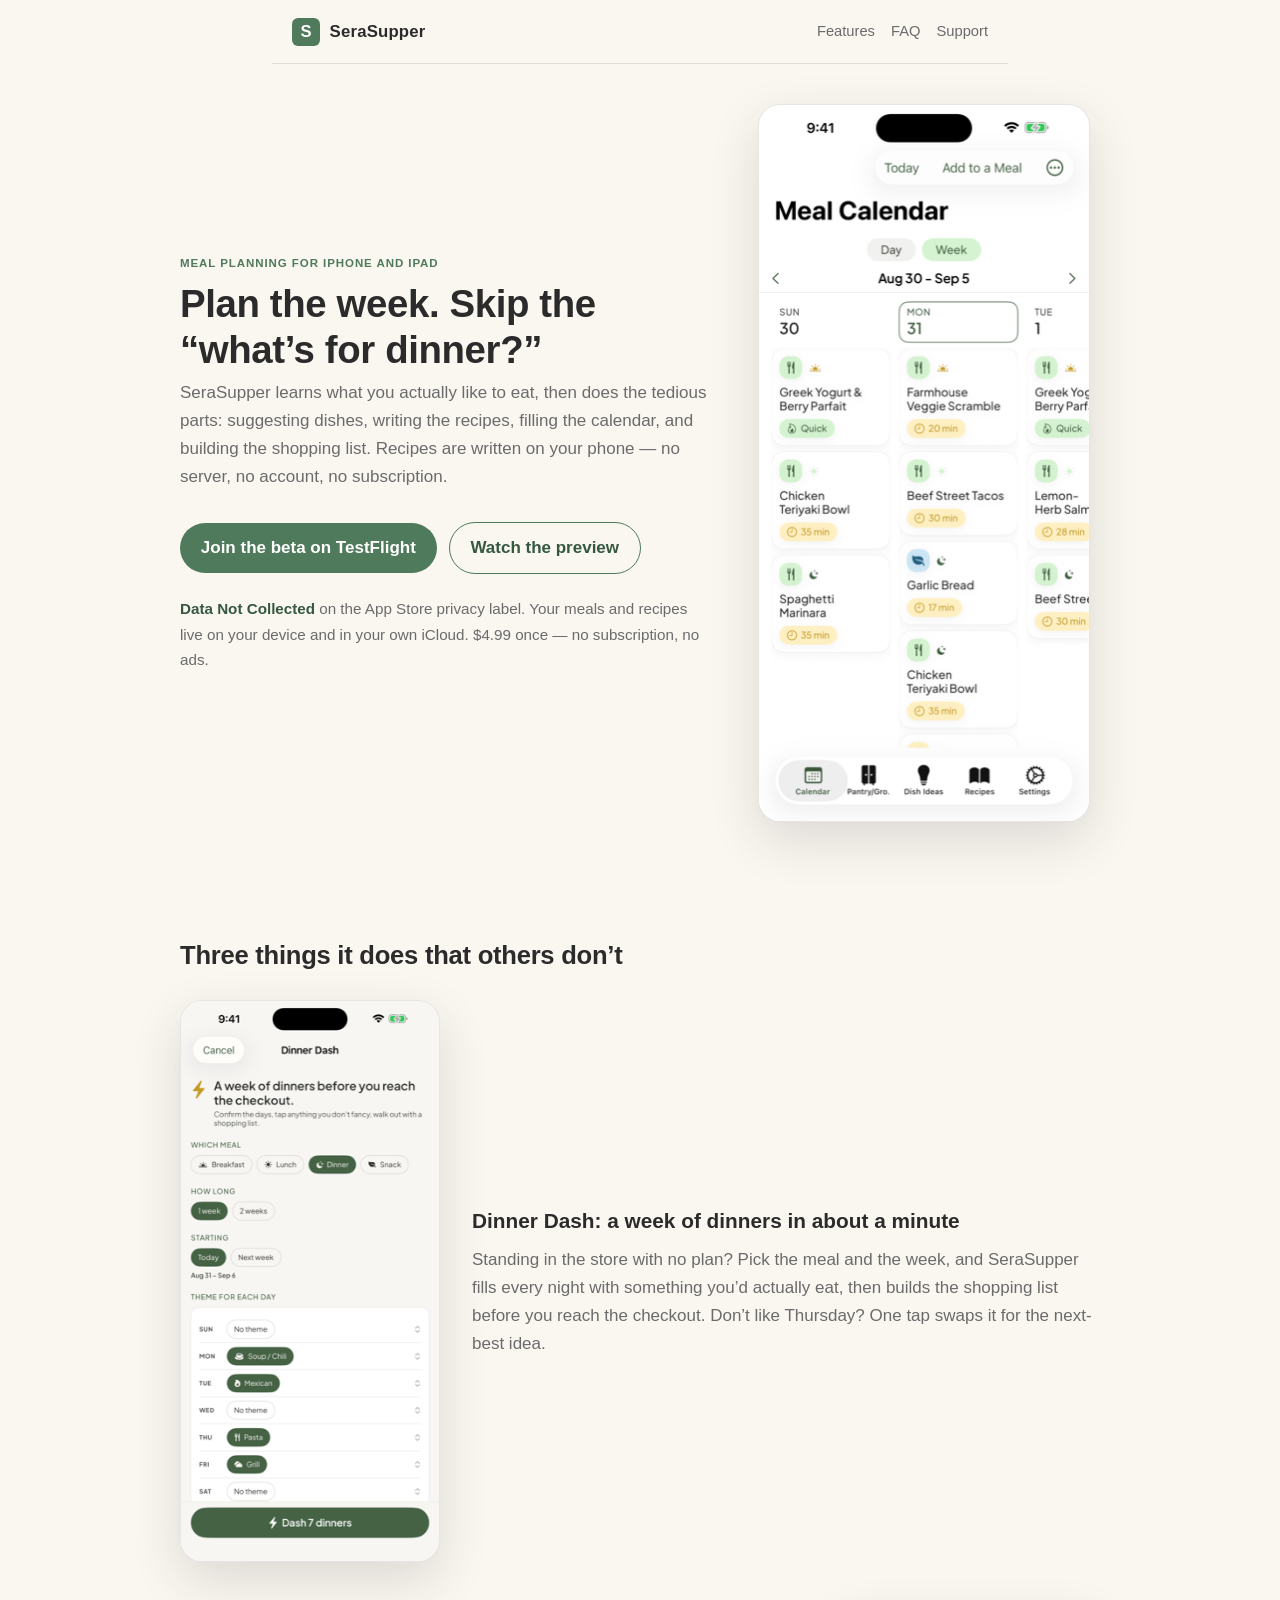
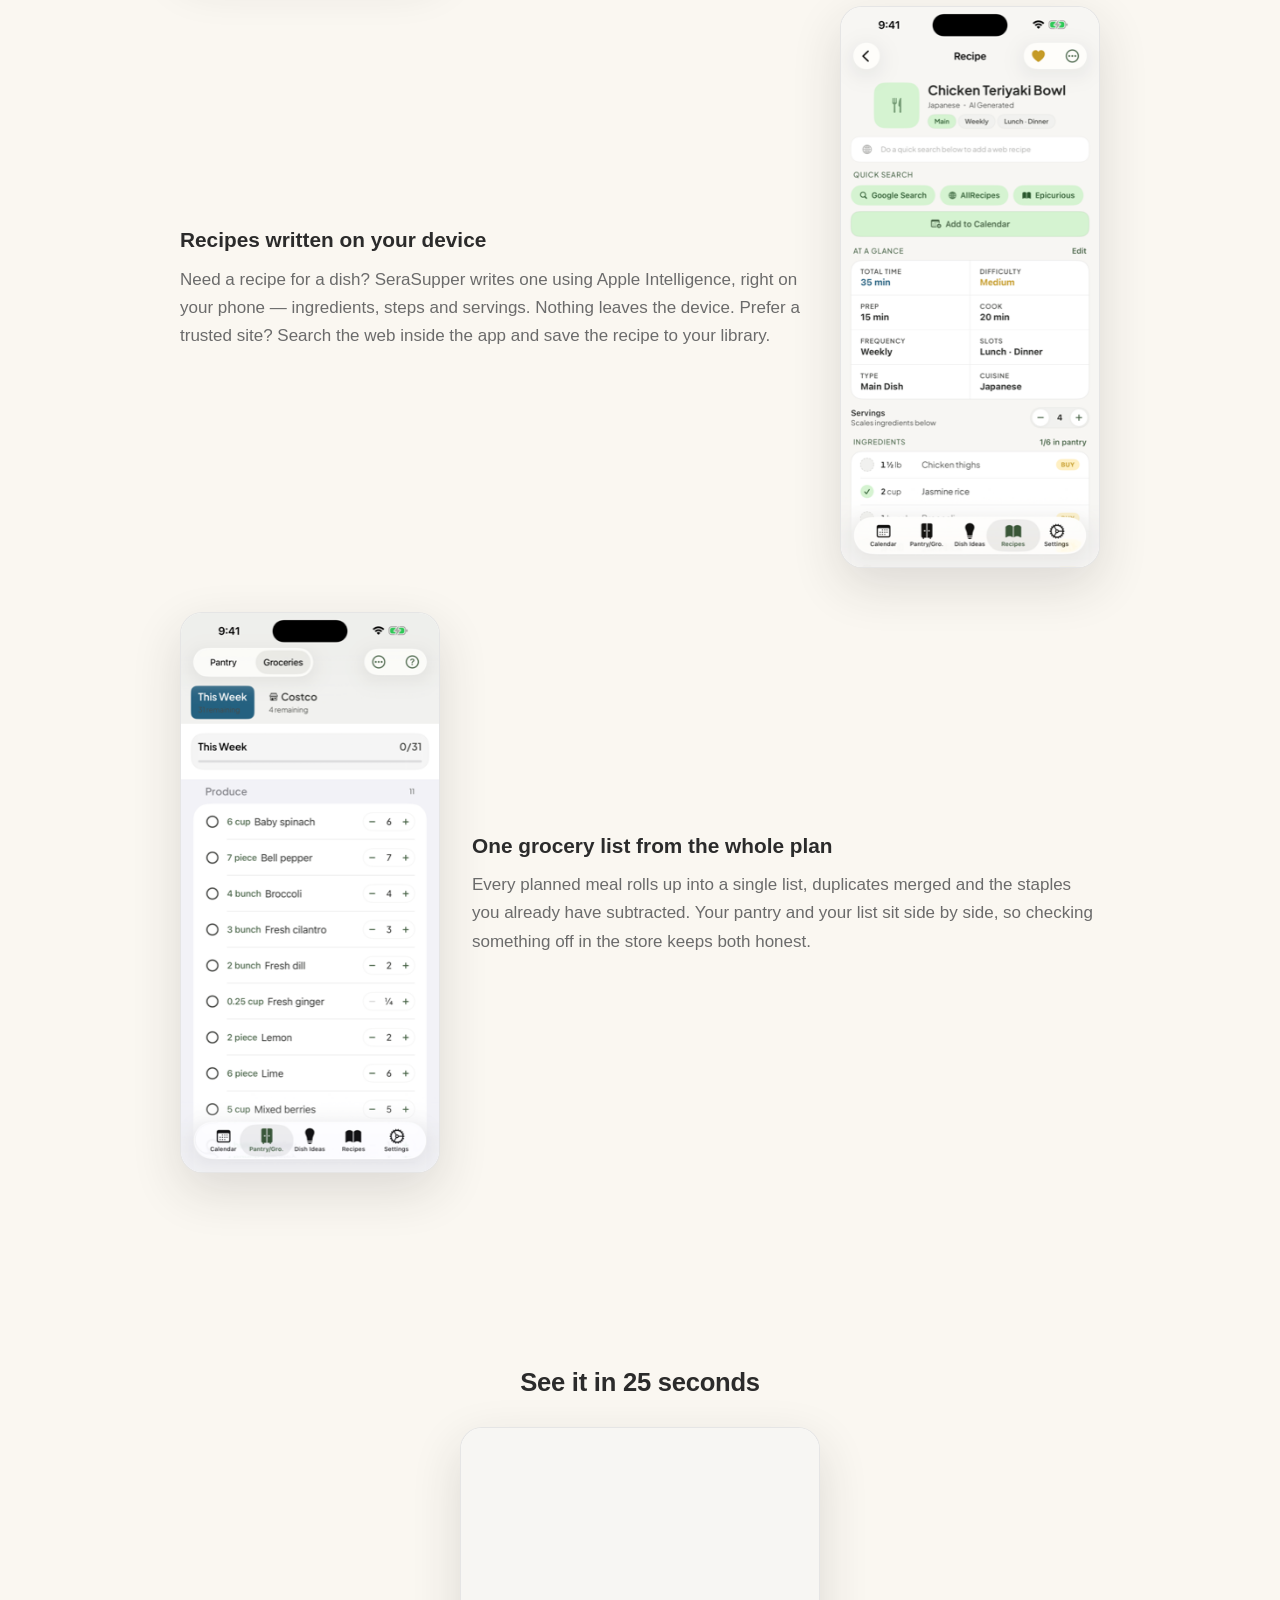
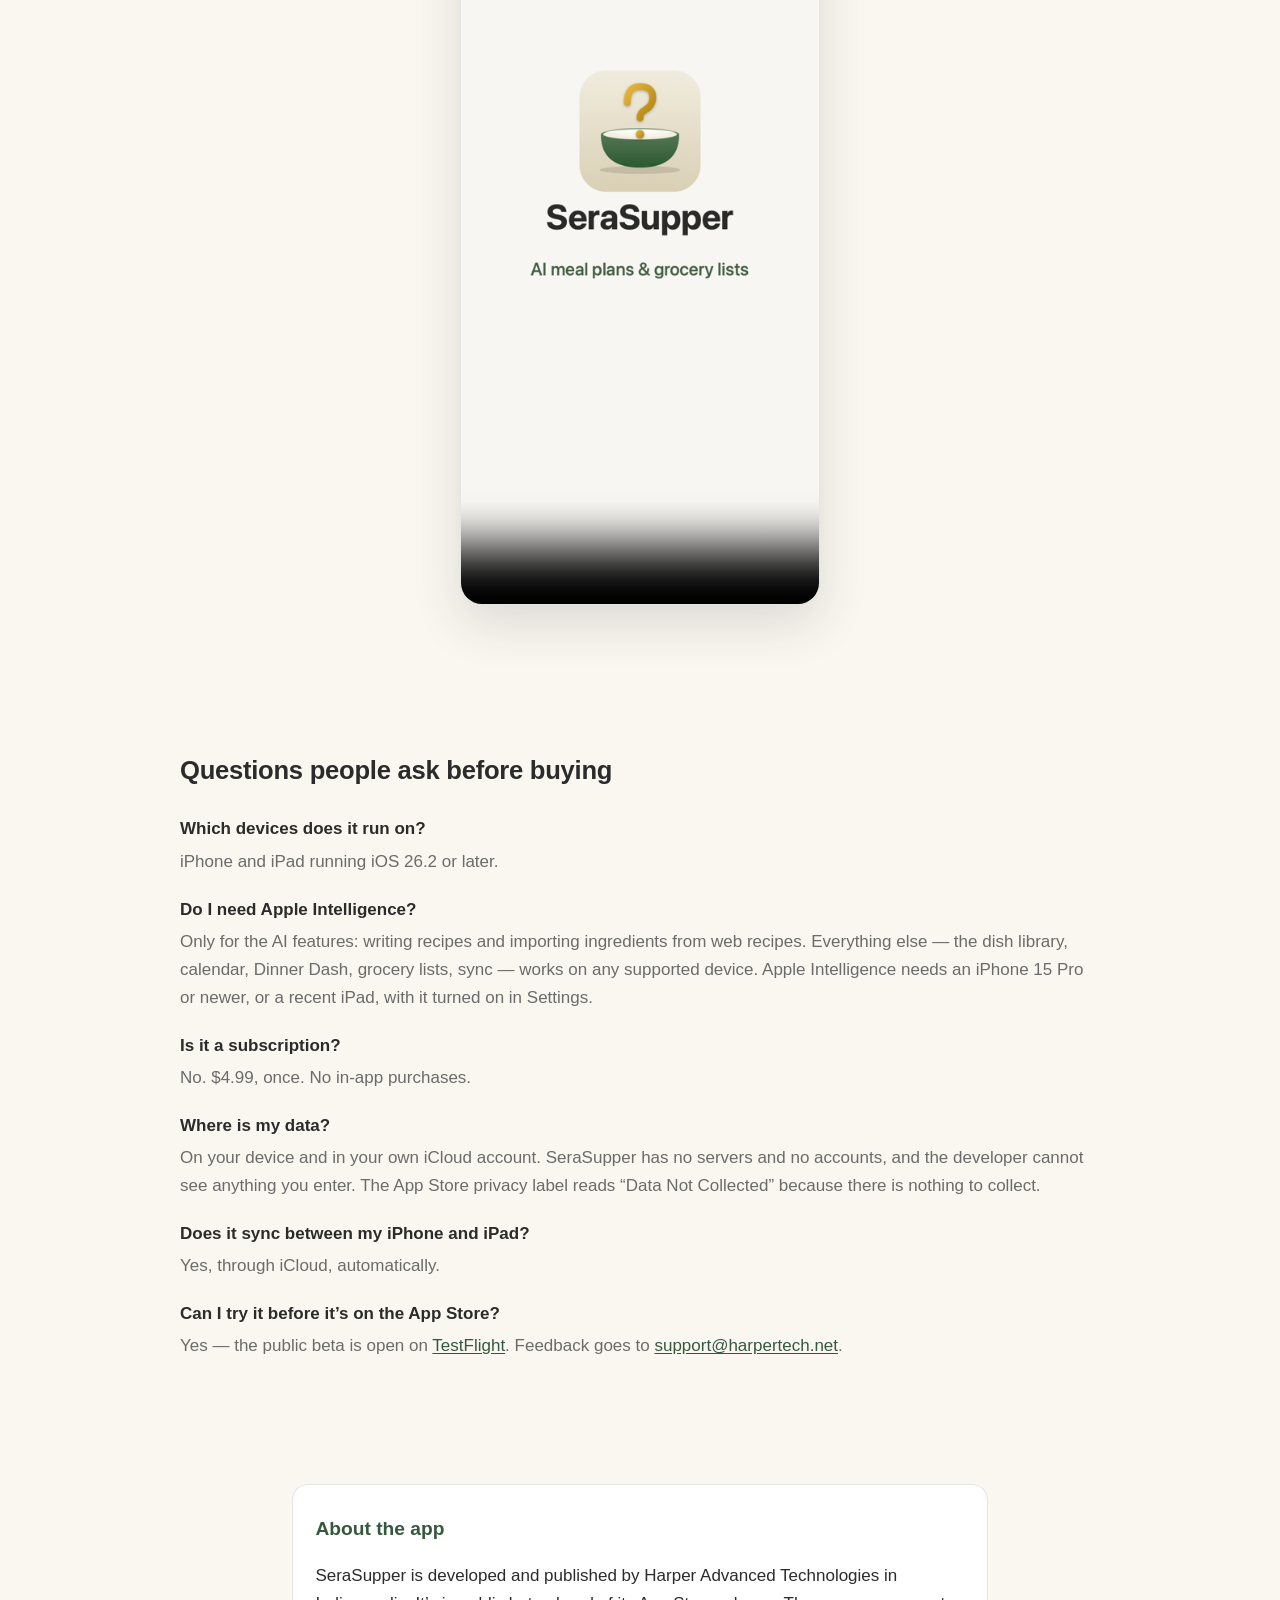
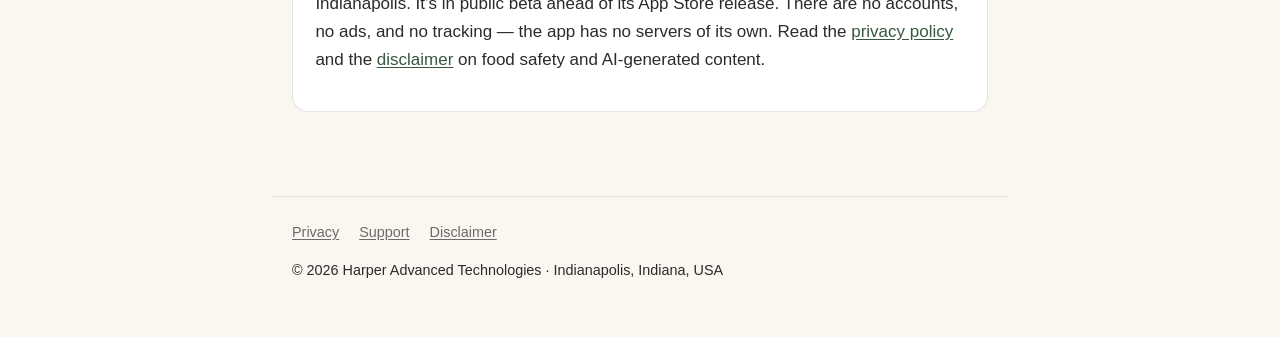
==== index.html @ 513e1e01 "FAQ: web recipe import is an AI feature too, say so Ingredient extraction from a web page runs throu" ====
<!doctype html>
<html lang="en">
<head>
  <meta charset="utf-8">
  <meta name="viewport" content="width=device-width, initial-scale=1">
  <title>SeraSupper — AI meal plans &amp; grocery lists for iPhone and iPad</title>
  <meta name="description" content="A week of dinners and the shopping list to match, in about a minute. Recipes written on your iPhone. No account, no subscription, no data collected.">
  <link rel="icon" href="/favicon.svg" type="image/svg+xml">
  <link rel="apple-touch-icon" href="/assets/apple-touch-icon.png">
  <link rel="stylesheet" href="/style.css">

  <!-- Link previews (iMessage, Slack, social) -->
  <meta property="og:type" content="website">
  <meta property="og:site_name" content="SeraSupper">
  <meta property="og:title" content="SeraSupper — AI meal plans &amp; grocery lists">
  <meta property="og:description" content="A week of dinners and the shopping list to match, in about a minute. Recipes written on your iPhone. No account, no subscription.">
  <meta property="og:image" content="https://serasupper.com/assets/share.png">
  <meta property="og:image:width" content="1200">
  <meta property="og:image:height" content="630">
  <meta property="og:url" content="https://serasupper.com/">
  <meta name="twitter:card" content="summary_large_image">
  <meta name="twitter:title" content="SeraSupper — AI meal plans &amp; grocery lists">
  <meta name="twitter:description" content="A week of dinners and the shopping list to match, in about a minute. Recipes written on your iPhone.">
  <meta name="twitter:image" content="https://serasupper.com/assets/share.png">

  <!-- RELEASE DAY: uncomment and fill in the numeric Apple ID from
       App Store Connect → App Information → General Information.
       Safari on iPhone then shows a native install banner at the top of the page.
  <meta name="apple-itunes-app" content="app-id=APPLE_ID">
  -->
</head>
<body>
  <header class="site-header">
    <img class="mark" src="/favicon.svg" alt="" width="28" height="28">
    <a href="/" class="brand">SeraSupper</a>
    <nav class="site-nav">
      <a href="#features">Features</a>
      <a href="#faq">FAQ</a>
      <a href="/support/">Support</a>
    </nav>
  </header>

  <main>
    <section class="hero wrap">
      <div class="hero-copy">
        <p class="eyebrow">Meal planning for iPhone and iPad</p>
        <h1>Plan the week. Skip the “what’s for dinner?”</h1>
        <p class="subtitle">
          SeraSupper learns what you actually like to eat, then does the tedious
          parts: suggesting dishes, writing the recipes, filling the calendar, and
          building the shopping list. Recipes are written on your phone — no
          server, no account, no subscription.
        </p>

        <p class="cta-row">
          <!-- RELEASE DAY: replace the beta button with Apple's badge.
               Download the official artwork from
               https://developer.apple.com/app-store/marketing/guidelines/
               and link it to https://apps.apple.com/app/idAPPLE_ID
          <a class="badge" href="https://apps.apple.com/app/idAPPLE_ID">
            <img src="/assets/app-store-badge.svg" alt="Download on the App Store" width="160" height="53">
          </a>
          -->
          <a class="btn" href="https://testflight.apple.com/join/AGVapmKG">Join the beta on TestFlight</a>
          <a class="btn secondary" href="#preview">Watch the preview</a>
        </p>

        <p class="trust">
          <strong>Data Not Collected</strong> on the App Store privacy label.
          Your meals and recipes live on your device and in your own iCloud.
          $4.99 once — no subscription, no ads.
        </p>
      </div>

      <figure class="hero-shot">
        <img src="/assets/hero-calendar.png" alt="SeraSupper's calendar showing a full week of planned meals" width="332" height="720">
      </figure>
    </section>

    <section id="features" class="wrap features">
      <h2 class="section-title">Three things it does that others don’t</h2>

      <article class="feature">
        <img src="/assets/feature-dash.png" alt="The Dinner Dash setup screen: pick the meal, the week, and a theme for each night" width="295" height="640" loading="lazy">
        <div>
          <h3>Dinner Dash: a week of dinners in about a minute</h3>
          <p>
            Standing in the store with no plan? Pick the meal and the week, and
            SeraSupper fills every night with something you’d actually eat, then
            builds the shopping list before you reach the checkout. Don’t like
            Thursday? One tap swaps it for the next-best idea.
          </p>
        </div>
      </article>

      <article class="feature">
        <img src="/assets/feature-recipe.png" alt="An AI-generated recipe for Chicken Teriyaki Bowl with ingredients, timing and nutrition" width="295" height="640" loading="lazy">
        <div>
          <h3>Recipes written on your device</h3>
          <p>
            Need a recipe for a dish? SeraSupper writes one using Apple
            Intelligence, right on your phone — ingredients, steps and servings.
            Nothing leaves the device. Prefer a trusted site? Search the web inside
            the app and save the recipe to your library.
          </p>
        </div>
      </article>

      <article class="feature">
        <img src="/assets/feature-grocery.png" alt="A grocery list generated from the week's meal plan, grouped by section" width="295" height="640" loading="lazy">
        <div>
          <h3>One grocery list from the whole plan</h3>
          <p>
            Every planned meal rolls up into a single list, duplicates merged and
            the staples you already have subtracted. Your pantry and your list sit
            side by side, so checking something off in the store keeps both honest.
          </p>
        </div>
      </article>
    </section>

    <section id="preview" class="wrap preview">
      <h2 class="section-title">See it in 25 seconds</h2>
      <video controls playsinline preload="none" poster="/assets/preview-poster.png" width="443" height="960">
        <source src="/assets/preview.mp4" type="video/mp4">
        Your browser can’t play this video. <a href="/assets/preview.mp4">Download it instead.</a>
      </video>
    </section>

    <section id="faq" class="wrap faq">
      <h2 class="section-title">Questions people ask before buying</h2>

      <dl>
        <dt>Which devices does it run on?</dt>
        <dd>iPhone and iPad running iOS 26.2 or later.</dd>

        <dt>Do I need Apple Intelligence?</dt>
        <dd>
          Only for the AI features: writing recipes and importing ingredients
          from web recipes. Everything else — the dish library, calendar, Dinner
          Dash, grocery lists, sync — works on any supported device. Apple Intelligence needs an iPhone 15 Pro or newer,
          or a recent iPad, with it turned on in Settings.
        </dd>

        <dt>Is it a subscription?</dt>
        <dd>No. $4.99, once. No in-app purchases.</dd>

        <dt>Where is my data?</dt>
        <dd>
          On your device and in your own iCloud account. SeraSupper has no servers
          and no accounts, and the developer cannot see anything you enter. The
          App Store privacy label reads “Data Not Collected” because there is
          nothing to collect.
        </dd>

        <dt>Does it sync between my iPhone and iPad?</dt>
        <dd>Yes, through iCloud, automatically.</dd>

        <dt>Can I try it before it’s on the App Store?</dt>
        <dd>
          Yes — the public beta is open on
          <a href="https://testflight.apple.com/join/AGVapmKG">TestFlight</a>.
          Feedback goes to <a href="mailto:support@harpertech.net">support@harpertech.net</a>.
        </dd>
      </dl>
    </section>

    <section class="wrap">
      <div class="card">
        <h2 style="margin-top:0">About the app</h2>
        <p>
          SeraSupper is developed and published by Harper Advanced Technologies in
          Indianapolis. It’s in public beta ahead of its App Store release. There
          are no accounts, no ads, and no tracking — the app has no servers of
          its own. Read the <a href="/privacy/">privacy policy</a> and the
          <a href="/disclaimer/">disclaimer</a> on food safety and AI-generated
          content.
        </p>
      </div>
    </section>
  </main>

  <footer class="site-footer">
    <nav>
      <a href="/privacy/">Privacy</a>
      <a href="/support/">Support</a>
      <a href="/disclaimer/">Disclaimer</a>
    </nav>
    <p>© 2026 Harper Advanced Technologies · Indianapolis, Indiana, USA</p>
  </footer>
</body>
</html>
---- style.css ----
/* SeraSupper public site — shared styles.
   Self-contained: no external fonts, CDNs, or scripts. Light/dark aware. */

:root {
  --bg: #faf7f1;
  --surface: #ffffff;
  --text: #2b2b2b;
  --muted: #6b6b6b;
  --accent: #4f7a5b;
  --accent-ink: #35583f;
  --border: rgba(43, 43, 43, 0.12);
  --max: 46rem;
}

@media (prefers-color-scheme: dark) {
  :root {
    --bg: #16181a;
    --surface: #1f2124;
    --text: #e8e6e1;
    --muted: #a2a29c;
    --accent: #7fb08a;
    --accent-ink: #9cc7a6;
    --border: rgba(232, 230, 225, 0.14);
  }
}

* { box-sizing: border-box; }

html { -webkit-text-size-adjust: 100%; }

body {
  margin: 0;
  background: var(--bg);
  color: var(--text);
  font-family: -apple-system, BlinkMacSystemFont, "Segoe UI", Roboto, Helvetica, Arial, sans-serif;
  font-size: 17px;
  line-height: 1.65;
  -webkit-font-smoothing: antialiased;
}

.wrap {
  max-width: var(--max);
  margin: 0 auto;
  padding: 2.5rem 1.25rem 4rem;
}

.site-header {
  display: flex;
  align-items: center;
  gap: 0.6rem;
  padding: 1.1rem 1.25rem;
  border-bottom: 1px solid var(--border);
  max-width: var(--max);
  margin: 0 auto;
}

.site-header .mark {
  width: 1.75rem;
  height: 1.75rem;
  flex: 0 0 auto;
}

.site-header .brand {
  font-weight: 600;
  font-size: 1.05rem;
  letter-spacing: 0.01em;
}

.site-header a { color: inherit; text-decoration: none; }

h1 {
  font-size: 2rem;
  line-height: 1.2;
  margin: 0 0 0.35rem;
  letter-spacing: -0.01em;
}

.subtitle { color: var(--muted); margin: 0 0 2rem; }

h2 {
  font-size: 1.2rem;
  margin: 2.25rem 0 0.6rem;
  padding-top: 0.5rem;
  color: var(--accent-ink);
}

h3 { font-size: 1.02rem; margin: 1.4rem 0 0.3rem; }

p, li { color: var(--text); }

a { color: var(--accent-ink); text-decoration: underline; text-underline-offset: 2px; }
a:hover { text-decoration: none; }

ul { padding-left: 1.2rem; }
li { margin: 0.35rem 0; }

.eyebrow {
  text-transform: uppercase;
  letter-spacing: 0.08em;
  font-size: 0.72rem;
  font-weight: 700;
  color: var(--accent);
  margin: 0 0 0.5rem;
}

.card {
  background: var(--surface);
  border: 1px solid var(--border);
  border-radius: 16px;
  padding: 1.25rem 1.4rem;
  margin: 1.25rem 0;
}

.btn {
  display: inline-block;
  background: var(--accent);
  color: #fff;
  text-decoration: none;
  font-weight: 600;
  padding: 0.7rem 1.3rem;
  border-radius: 999px;
  margin: 0.4rem 0.5rem 0.4rem 0;
}
.btn:hover { background: var(--accent-ink); }
.btn.secondary {
  background: transparent;
  color: var(--accent-ink);
  border: 1px solid var(--accent);
}

.site-footer {
  border-top: 1px solid var(--border);
  color: var(--muted);
  font-size: 0.9rem;
  max-width: var(--max);
  margin: 0 auto;
  padding: 1.5rem 1.25rem 2.5rem;
}
.site-footer a { color: var(--muted); }
.site-footer nav a { margin-right: 1rem; }

/* ---------- Landing page (2026-09) ---------- */

.site-header { position: relative; }
.site-nav { margin-left: auto; display: flex; gap: 1rem; font-size: 0.92rem; }
.site-nav a { color: var(--muted); text-decoration: none; }
.site-nav a:hover { color: var(--accent-ink); }
@media (max-width: 480px) { .site-nav { display: none; } }

/* Wider canvas for the visual sections; text pages keep --max */
.hero, .features, .preview, .faq { max-width: 60rem; }

.hero {
  display: grid;
  grid-template-columns: minmax(0, 1.2fr) minmax(0, 0.8fr);
  gap: 2.5rem;
  align-items: center;
  padding-bottom: 2rem;
}
.hero h1 { font-size: 2.4rem; }
.hero .subtitle { margin-bottom: 1.5rem; }
.cta-row { display: flex; flex-wrap: wrap; gap: 0.25rem; align-items: center; margin: 0 0 1rem; }
.trust { color: var(--muted); font-size: 0.95rem; margin: 0; }
.trust strong { color: var(--accent-ink); }

.hero-shot { margin: 0; text-align: center; }
.hero-shot img, .feature img, .preview video {
  display: block;
  width: 100%;
  height: auto;
  border-radius: 22px;
  border: 1px solid var(--border);
  box-shadow: 0 18px 50px rgba(43, 43, 43, 0.14);
  background: var(--surface);
}
.hero-shot img { max-width: 332px; margin: 0 auto; }

.section-title {
  font-size: 1.6rem;
  color: var(--text);
  margin: 2.5rem 0 1.5rem;
  padding-top: 0;
  letter-spacing: -0.01em;
}

.feature {
  display: grid;
  grid-template-columns: 260px minmax(0, 1fr);
  gap: 2rem;
  align-items: center;
  margin: 0 0 2.75rem;
}
.feature:nth-child(odd) { grid-template-columns: minmax(0, 1fr) 260px; }
.feature:nth-child(odd) img { order: 2; }
.feature img { max-width: 260px; }
.feature h3 { font-size: 1.3rem; margin: 0 0 0.5rem; }
.feature p { margin: 0; color: var(--muted); }

.preview { text-align: center; }
.preview video { max-width: 360px; margin: 0 auto; }

.faq dl { margin: 0; }
.faq dt { font-weight: 600; margin: 1.25rem 0 0.25rem; }
.faq dd { margin: 0; color: var(--muted); }

@media (max-width: 760px) {
  .hero { grid-template-columns: 1fr; gap: 1.75rem; }
  .hero h1 { font-size: 2rem; }
  .hero-shot img { max-width: 260px; }
  .feature, .feature:nth-child(odd) { grid-template-columns: 1fr; gap: 1.25rem; }
  .feature:nth-child(odd) img { order: 0; }
  .feature img { max-width: 220px; margin: 0 auto; }
}
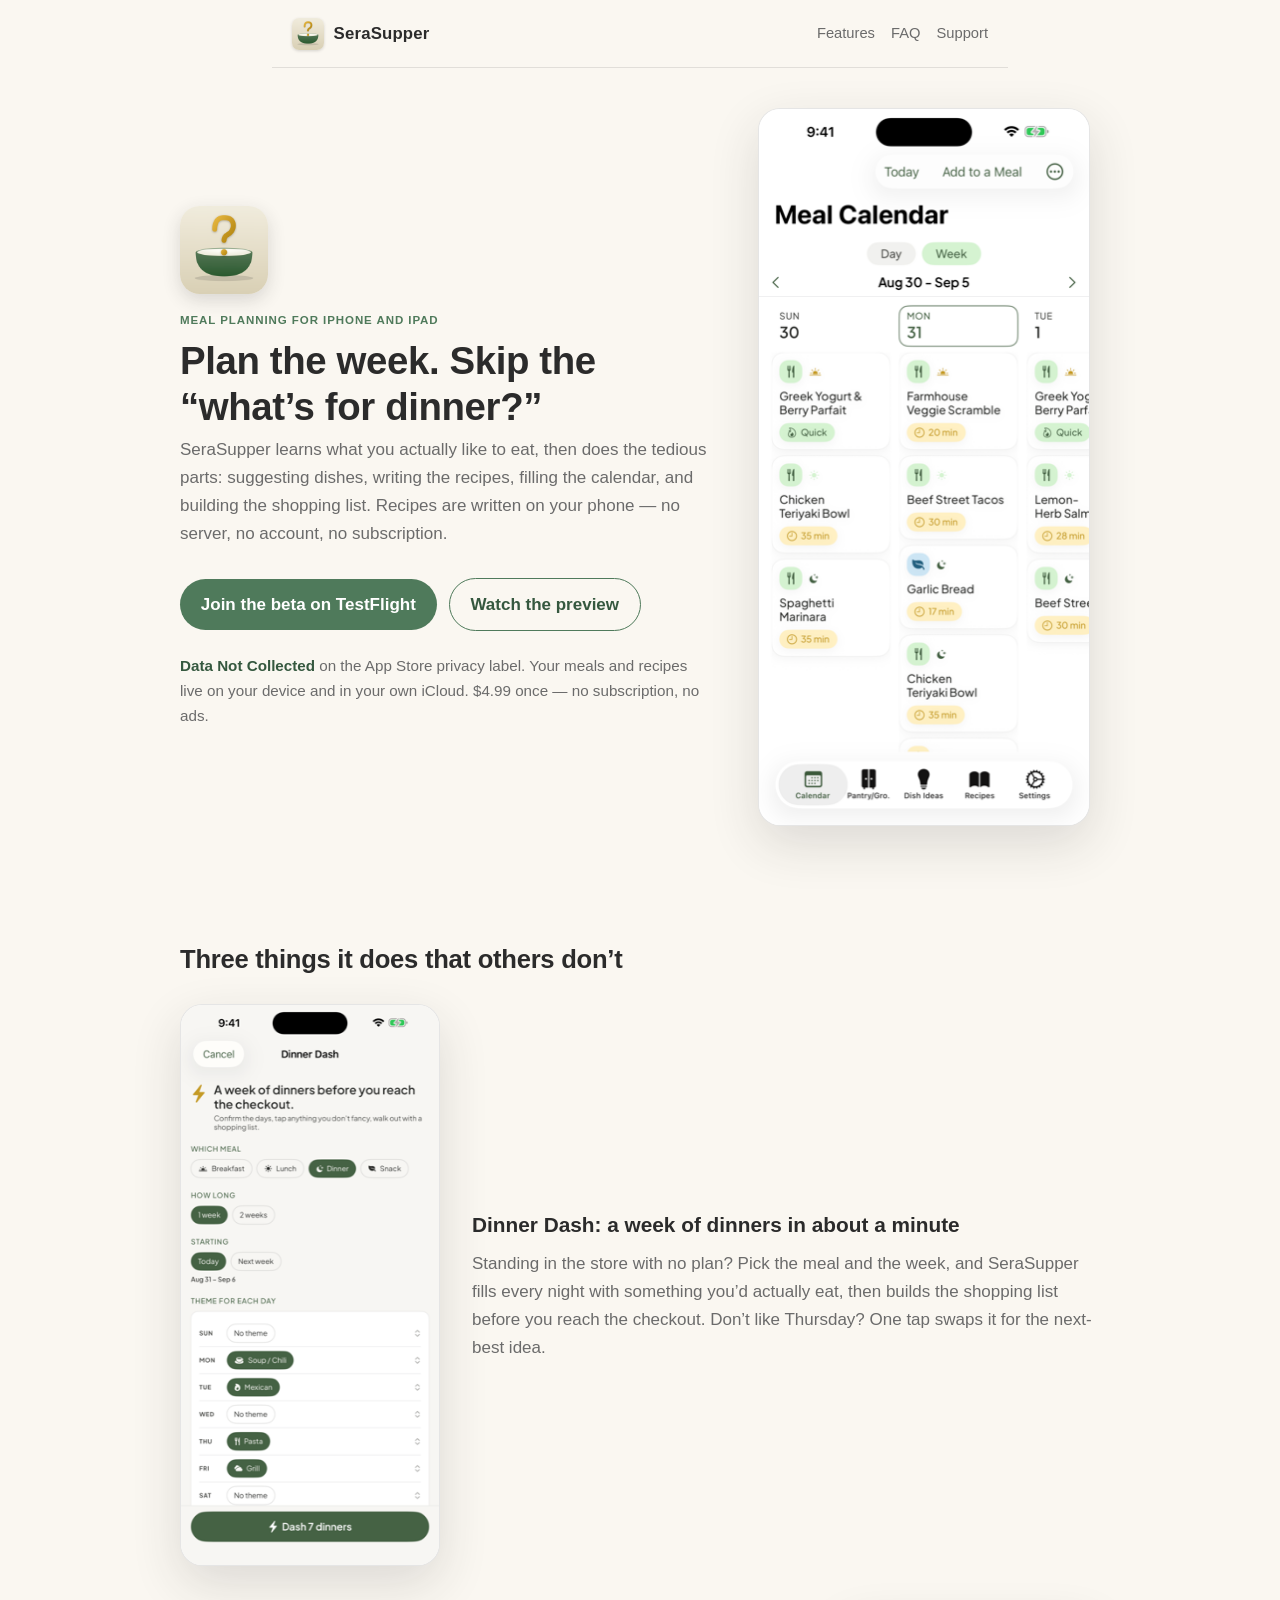
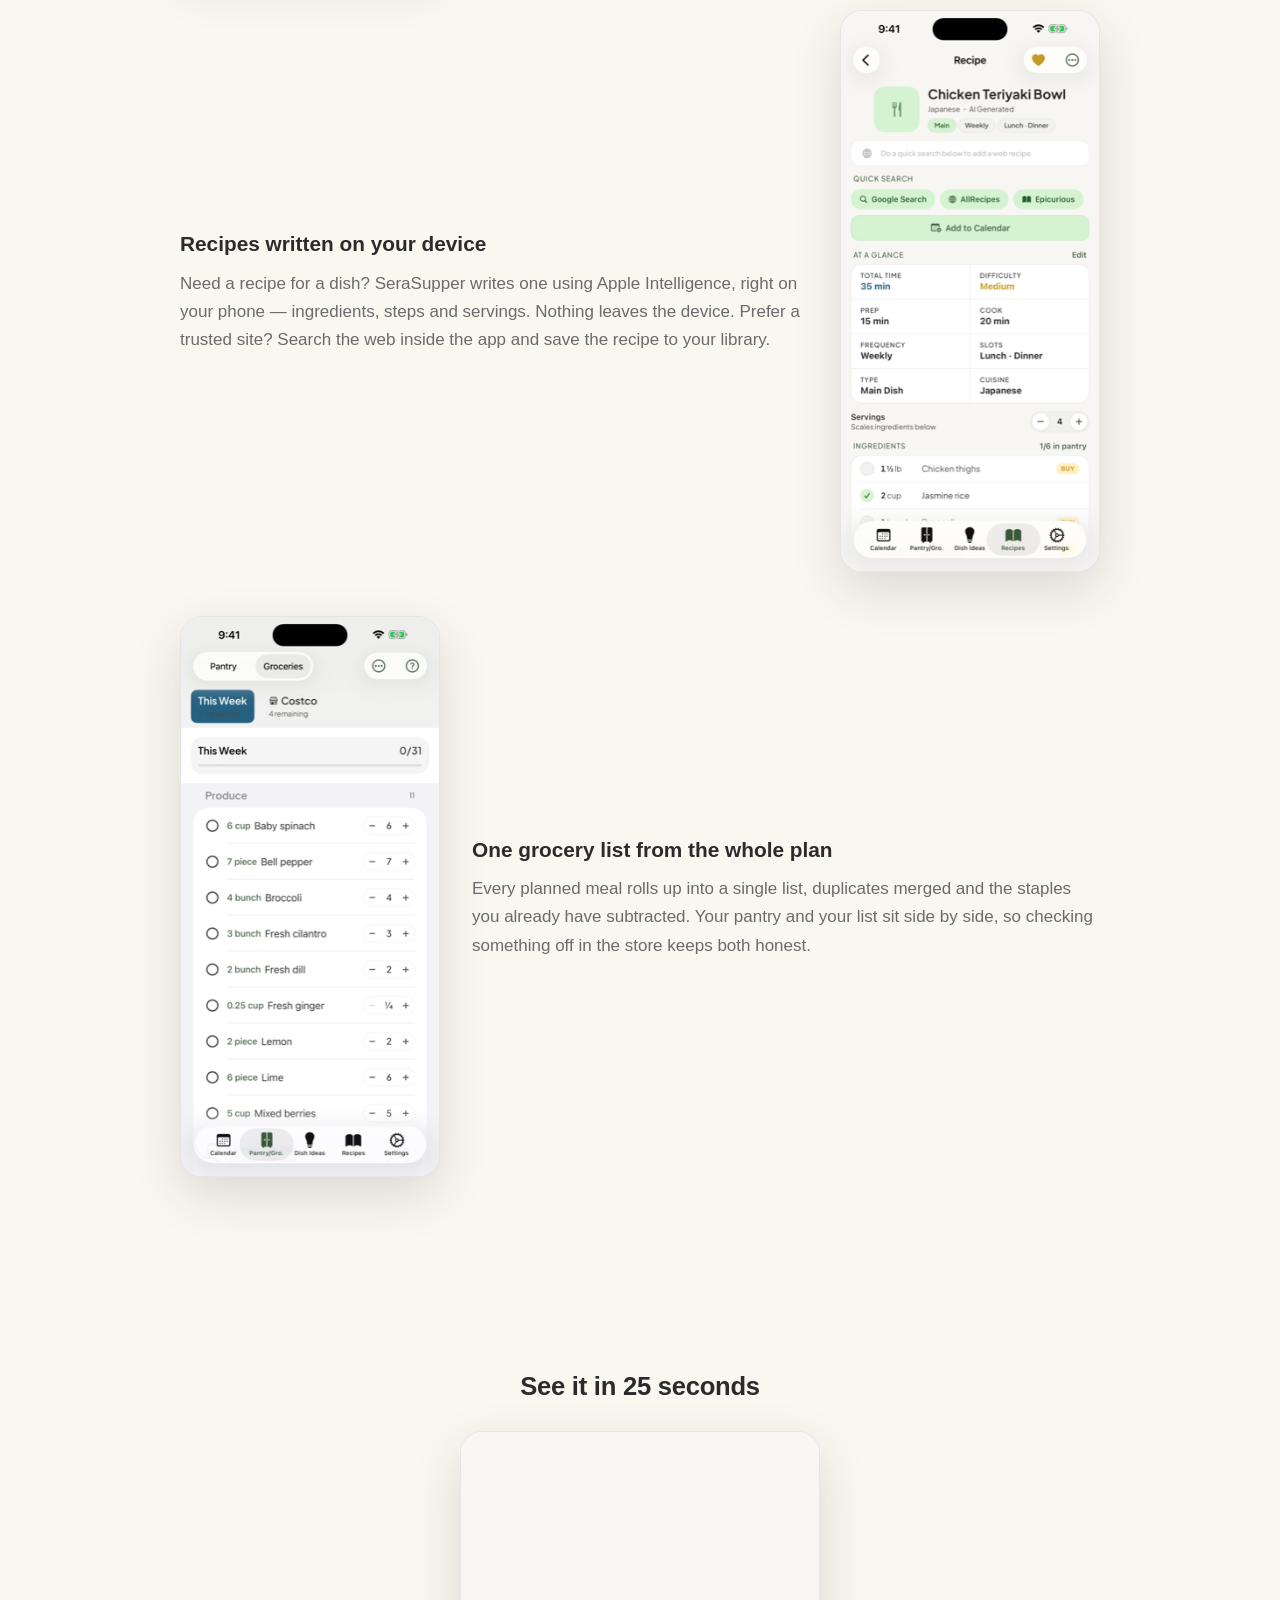
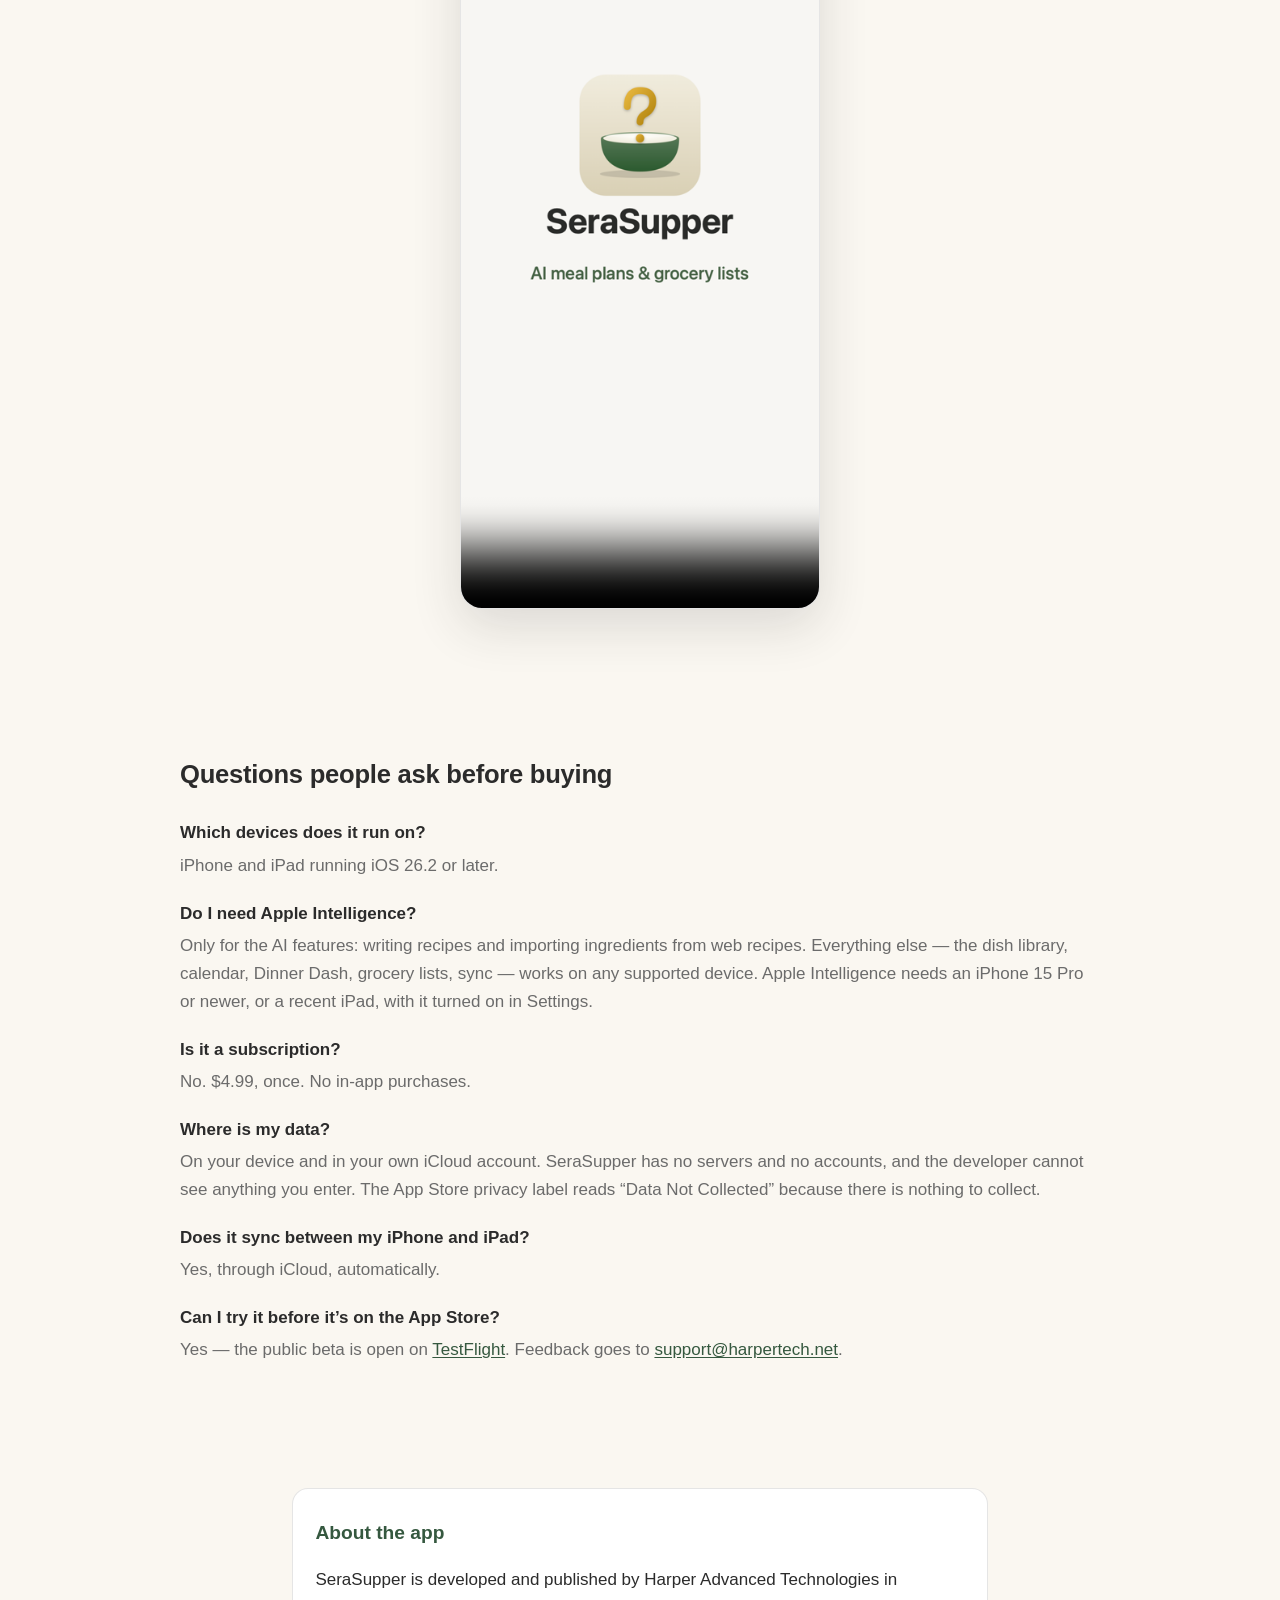
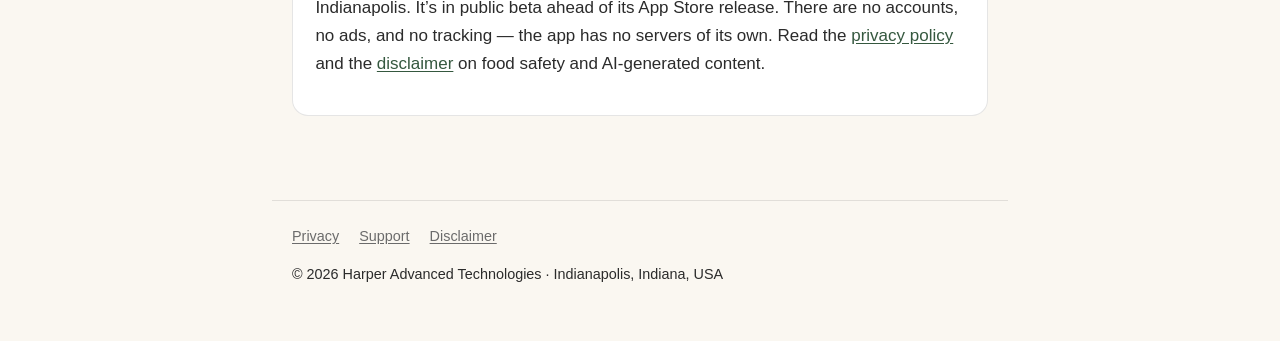
==== commit 8f0d0806: "Show the app icon in the header and above the headline The header mark was the favicon's green S; it" ====
--- a/index.html
+++ b/index.html
@@ -31,7 +31,7 @@
 </head>
 <body>
   <header class="site-header">
-    <img class="mark" src="/favicon.svg" alt="" width="28" height="28">
+    <img class="mark app-icon" src="/assets/icon-256.png" alt="" width="32" height="32">
     <a href="/" class="brand">SeraSupper</a>
     <nav class="site-nav">
       <a href="#features">Features</a>
@@ -43,6 +43,7 @@
   <main>
     <section class="hero wrap">
       <div class="hero-copy">
+        <img class="hero-icon app-icon" src="/assets/icon-256.png" alt="SeraSupper app icon" width="88" height="88">
         <p class="eyebrow">Meal planning for iPhone and iPad</p>
         <h1>Plan the week. Skip the “what’s for dinner?”</h1>
         <p class="subtitle">
--- a/style.css
+++ b/style.css
@@ -211,3 +211,9 @@
   .feature:nth-child(odd) img { order: 0; }
   .feature img { max-width: 220px; margin: 0 auto; }
 }
+
+/* App icon: iOS masks its corners at ~22% of the side; match that on the web */
+.app-icon { border-radius: 22.5%; display: block; }
+.site-header .mark.app-icon { width: 2rem; height: 2rem; box-shadow: 0 1px 3px rgba(43,43,43,0.18); }
+.hero-icon { width: 88px; height: 88px; margin: 0 0 1.1rem; box-shadow: 0 6px 18px rgba(43,43,43,0.16); }
+@media (max-width: 760px) { .hero-icon { width: 72px; height: 72px; } }
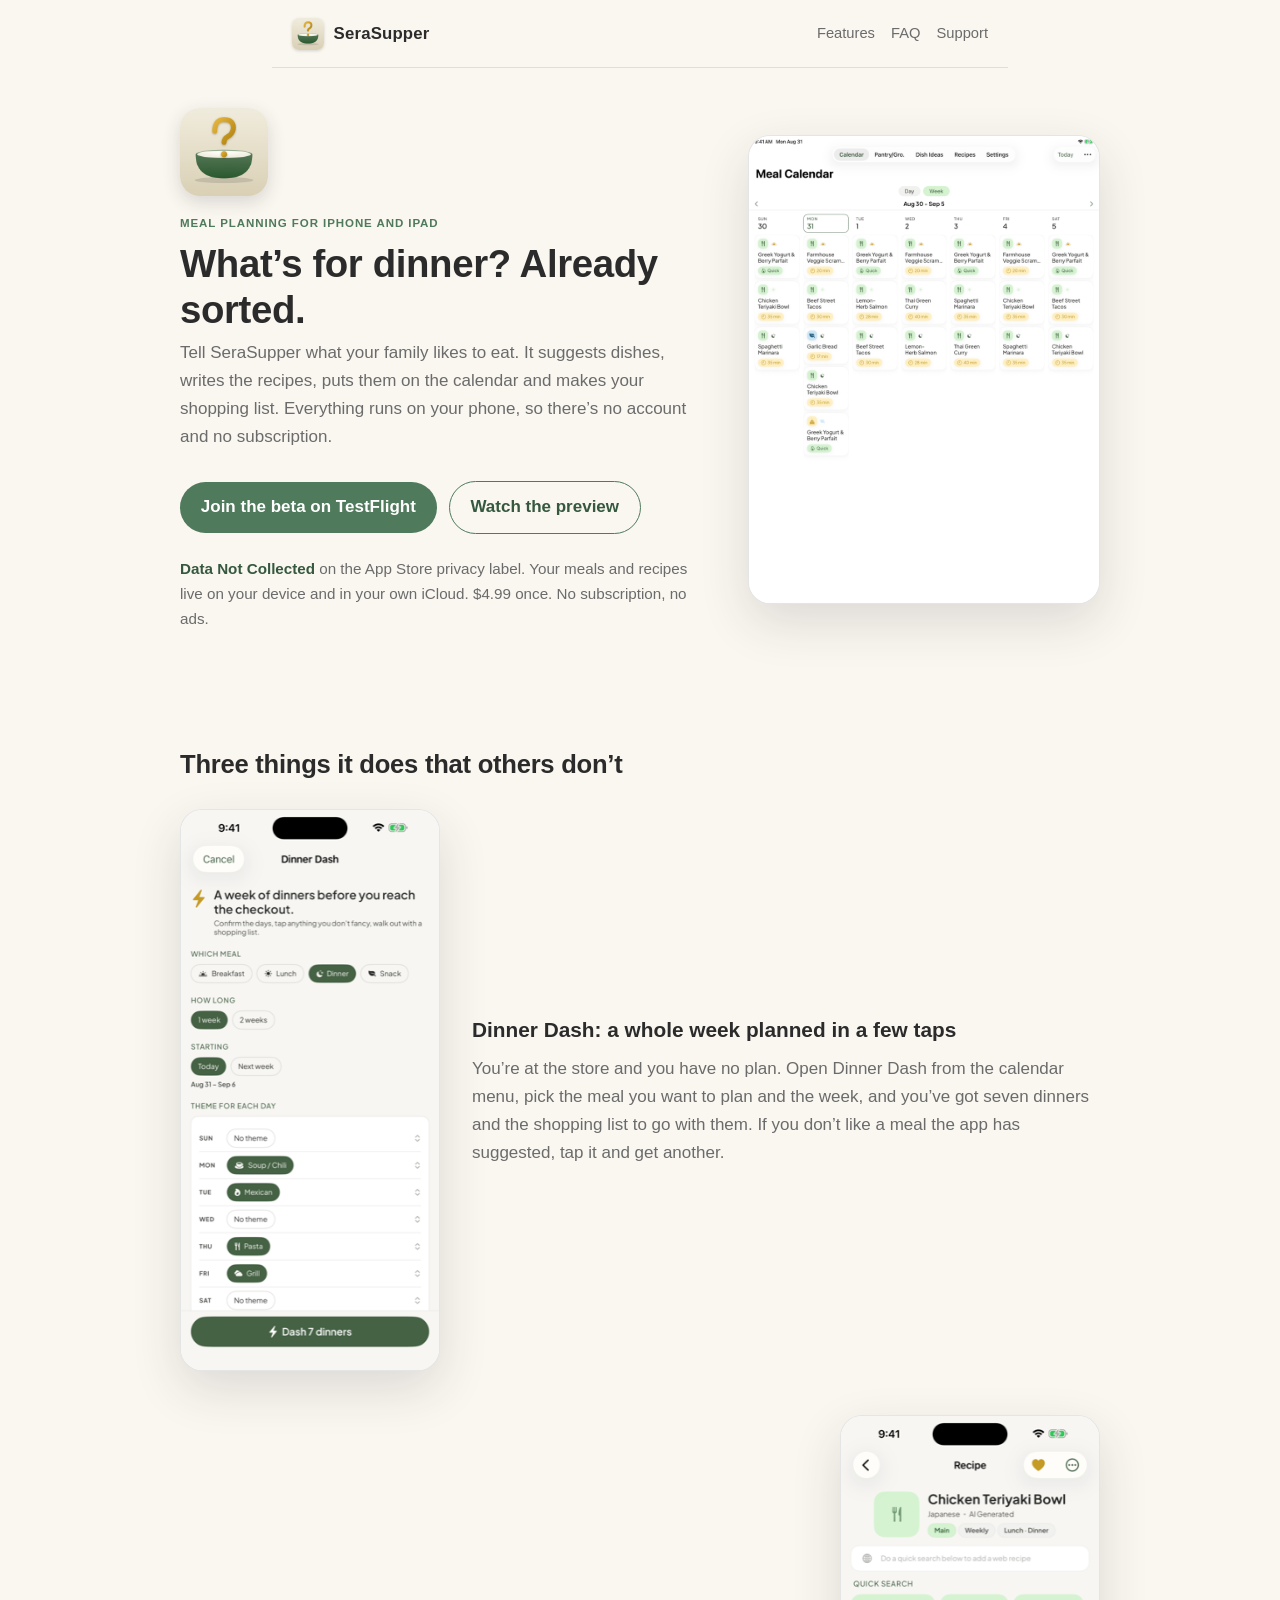
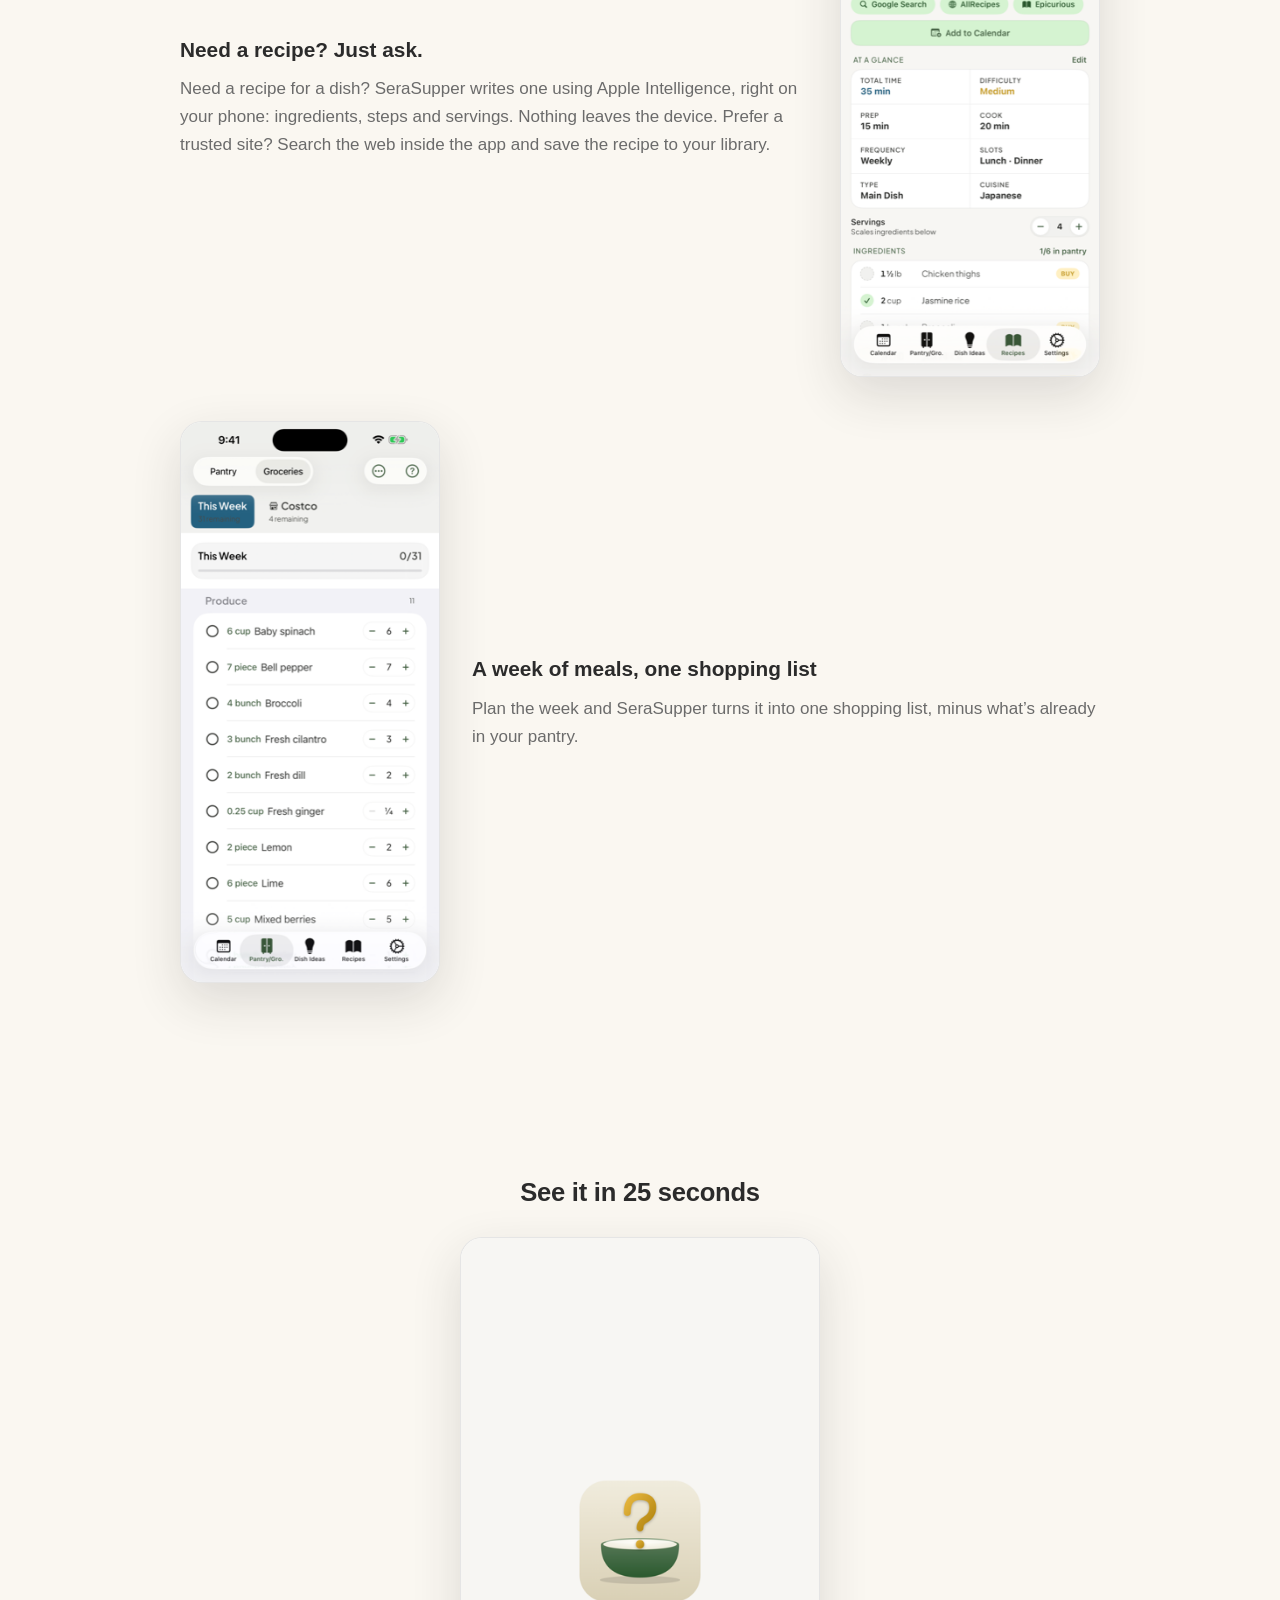
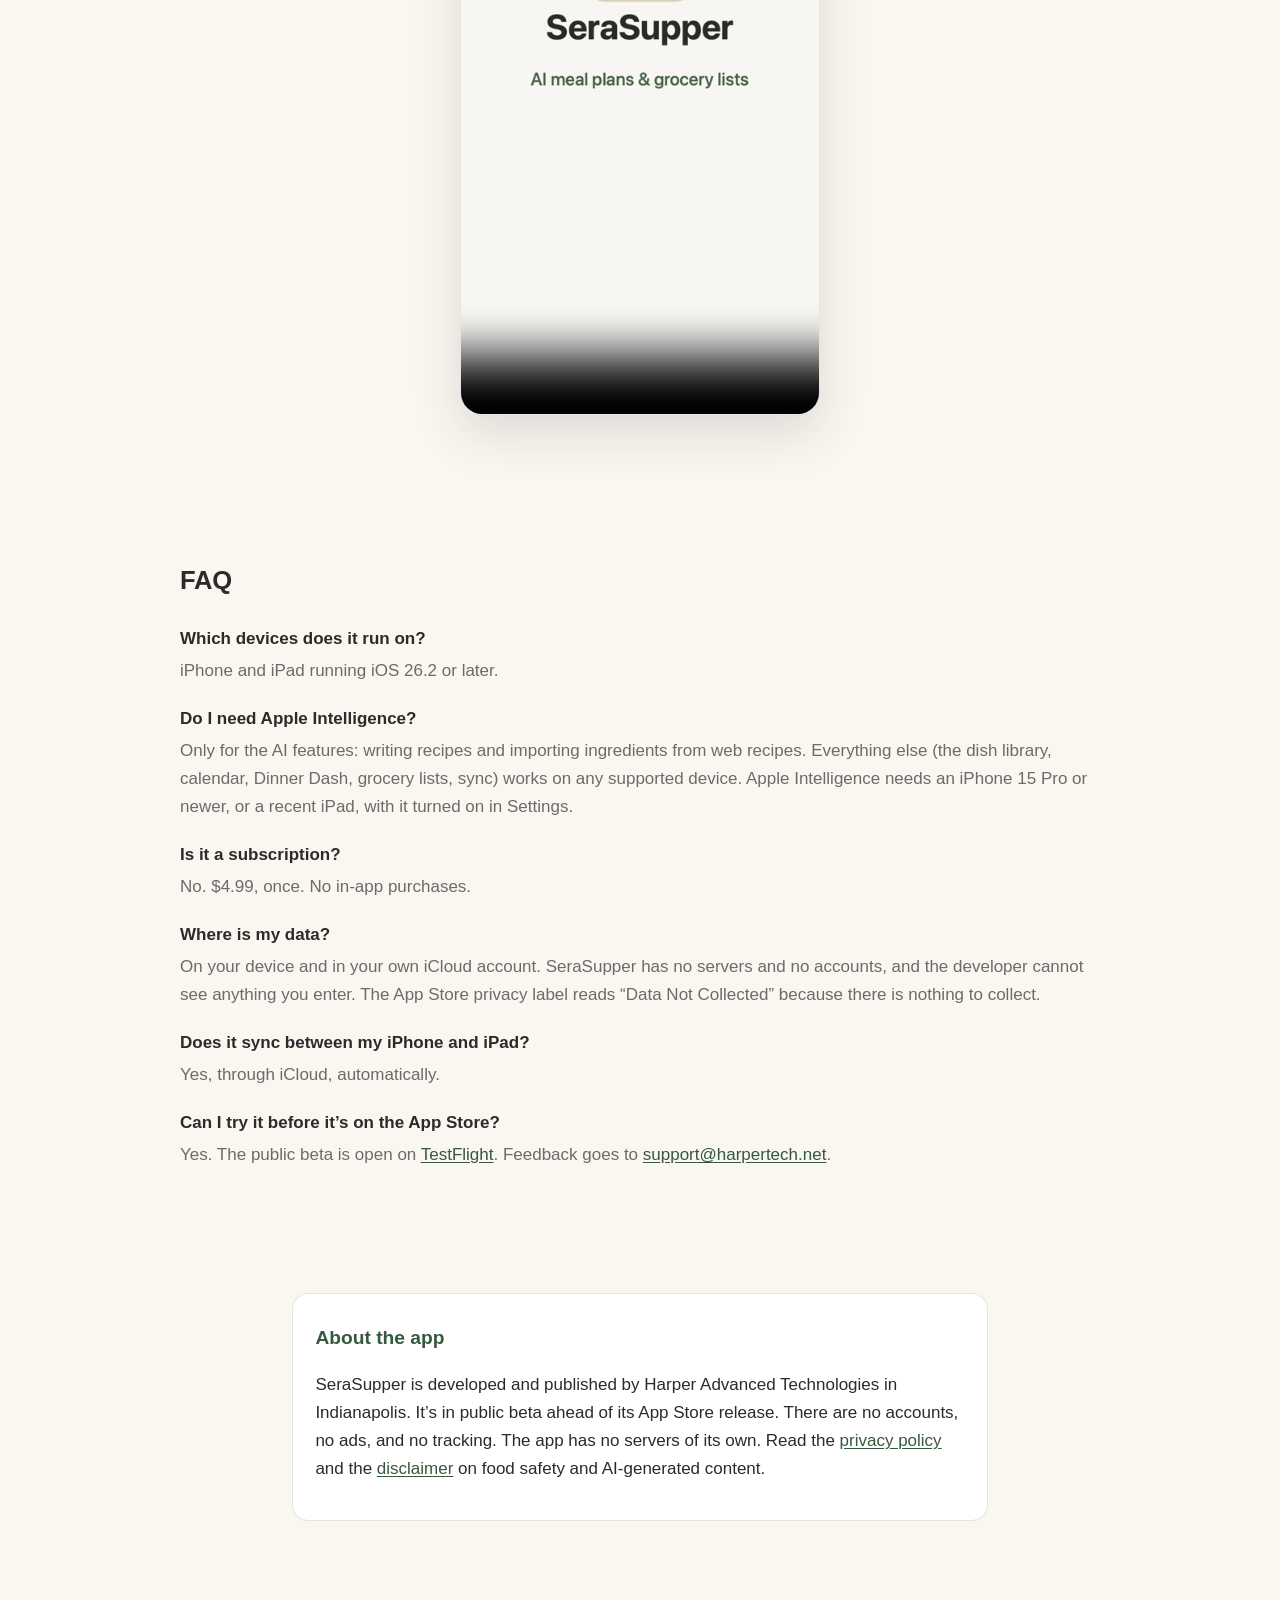
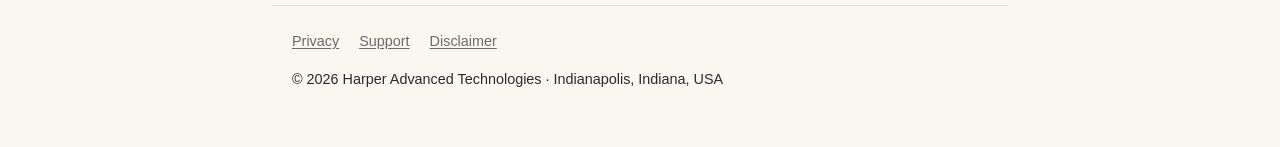
==== commit d349e5cb: "Rewrite the landing page copy from the advertising review Every change traces to the 2026-09-17 revi" ====
--- a/index.html
+++ b/index.html
@@ -3,8 +3,8 @@
 <head>
   <meta charset="utf-8">
   <meta name="viewport" content="width=device-width, initial-scale=1">
-  <title>SeraSupper — AI meal plans &amp; grocery lists for iPhone and iPad</title>
-  <meta name="description" content="A week of dinners and the shopping list to match, in about a minute. Recipes written on your iPhone. No account, no subscription, no data collected.">
+  <title>SeraSupper: AI meal plans and grocery lists for iPhone and iPad</title>
+  <meta name="description" content="You can plan a week of dinners with the shopping list to match in a few taps. Generate and save recipes. No account, no subscription needed. No data collected.">
   <link rel="icon" href="/favicon.svg" type="image/svg+xml">
   <link rel="apple-touch-icon" href="/assets/apple-touch-icon.png">
   <link rel="stylesheet" href="/style.css">
@@ -12,15 +12,15 @@
   <!-- Link previews (iMessage, Slack, social) -->
   <meta property="og:type" content="website">
   <meta property="og:site_name" content="SeraSupper">
-  <meta property="og:title" content="SeraSupper — AI meal plans &amp; grocery lists">
-  <meta property="og:description" content="A week of dinners and the shopping list to match, in about a minute. Recipes written on your iPhone. No account, no subscription.">
+  <meta property="og:title" content="SeraSupper: AI meal plans and grocery lists">
+  <meta property="og:description" content="You can plan a week of dinners with the shopping list to match in a few taps. Generate and save recipes. No account, no subscription needed. No data collected.">
   <meta property="og:image" content="https://serasupper.com/assets/share.png">
   <meta property="og:image:width" content="1200">
   <meta property="og:image:height" content="630">
   <meta property="og:url" content="https://serasupper.com/">
   <meta name="twitter:card" content="summary_large_image">
-  <meta name="twitter:title" content="SeraSupper — AI meal plans &amp; grocery lists">
-  <meta name="twitter:description" content="A week of dinners and the shopping list to match, in about a minute. Recipes written on your iPhone.">
+  <meta name="twitter:title" content="SeraSupper: AI meal plans and grocery lists">
+  <meta name="twitter:description" content="You can plan a week of dinners with the shopping list to match in a few taps. Generate and save recipes. No account, no subscription needed. No data collected.">
   <meta name="twitter:image" content="https://serasupper.com/assets/share.png">
 
   <!-- RELEASE DAY: uncomment and fill in the numeric Apple ID from
@@ -45,12 +45,12 @@
       <div class="hero-copy">
         <img class="hero-icon app-icon" src="/assets/icon-256.png" alt="SeraSupper app icon" width="88" height="88">
         <p class="eyebrow">Meal planning for iPhone and iPad</p>
-        <h1>Plan the week. Skip the “what’s for dinner?”</h1>
+        <h1>What’s for dinner? Already sorted.</h1>
         <p class="subtitle">
-          SeraSupper learns what you actually like to eat, then does the tedious
-          parts: suggesting dishes, writing the recipes, filling the calendar, and
-          building the shopping list. Recipes are written on your phone — no
-          server, no account, no subscription.
+          Tell SeraSupper what your family likes to eat. It suggests dishes,
+          writes the recipes, puts them on the calendar and makes your shopping
+          list. Everything runs on your phone, so there’s no account and no
+          subscription.
         </p>
 
         <p class="cta-row">
@@ -69,12 +69,12 @@
         <p class="trust">
           <strong>Data Not Collected</strong> on the App Store privacy label.
           Your meals and recipes live on your device and in your own iCloud.
-          $4.99 once — no subscription, no ads.
+          $4.99 once. No subscription, no ads.
         </p>
       </div>
 
       <figure class="hero-shot">
-        <img src="/assets/hero-calendar.png" alt="SeraSupper's calendar showing a full week of planned meals" width="332" height="720">
+        <img src="/assets/hero-ipad.png" alt="SeraSupper on iPad: the week view of the calendar with a meal planned for every day" width="839" height="1120">
       </figure>
     </section>
 
@@ -84,12 +84,12 @@
       <article class="feature">
         <img src="/assets/feature-dash.png" alt="The Dinner Dash setup screen: pick the meal, the week, and a theme for each night" width="295" height="640" loading="lazy">
         <div>
-          <h3>Dinner Dash: a week of dinners in about a minute</h3>
+          <h3>Dinner Dash: a whole week planned in a few taps</h3>
           <p>
-            Standing in the store with no plan? Pick the meal and the week, and
-            SeraSupper fills every night with something you’d actually eat, then
-            builds the shopping list before you reach the checkout. Don’t like
-            Thursday? One tap swaps it for the next-best idea.
+            You’re at the store and you have no plan. Open Dinner Dash from the
+            calendar menu, pick the meal you want to plan and the week, and
+            you’ve got seven dinners and the shopping list to go with them. If
+            you don’t like a meal the app has suggested, tap it and get another.
           </p>
         </div>
       </article>
@@ -97,10 +97,10 @@
       <article class="feature">
         <img src="/assets/feature-recipe.png" alt="An AI-generated recipe for Chicken Teriyaki Bowl with ingredients, timing and nutrition" width="295" height="640" loading="lazy">
         <div>
-          <h3>Recipes written on your device</h3>
+          <h3>Need a recipe? Just ask.</h3>
           <p>
             Need a recipe for a dish? SeraSupper writes one using Apple
-            Intelligence, right on your phone — ingredients, steps and servings.
+            Intelligence, right on your phone: ingredients, steps and servings.
             Nothing leaves the device. Prefer a trusted site? Search the web inside
             the app and save the recipe to your library.
           </p>
@@ -110,11 +110,10 @@
       <article class="feature">
         <img src="/assets/feature-grocery.png" alt="A grocery list generated from the week's meal plan, grouped by section" width="295" height="640" loading="lazy">
         <div>
-          <h3>One grocery list from the whole plan</h3>
+          <h3>A week of meals, one shopping list</h3>
           <p>
-            Every planned meal rolls up into a single list, duplicates merged and
-            the staples you already have subtracted. Your pantry and your list sit
-            side by side, so checking something off in the store keeps both honest.
+            Plan the week and SeraSupper turns it into one shopping list, minus
+            what’s already in your pantry.
           </p>
         </div>
       </article>
@@ -129,7 +128,7 @@
     </section>
 
     <section id="faq" class="wrap faq">
-      <h2 class="section-title">Questions people ask before buying</h2>
+      <h2 class="section-title">FAQ</h2>
 
       <dl>
         <dt>Which devices does it run on?</dt>
@@ -138,9 +137,10 @@
         <dt>Do I need Apple Intelligence?</dt>
         <dd>
           Only for the AI features: writing recipes and importing ingredients
-          from web recipes. Everything else — the dish library, calendar, Dinner
-          Dash, grocery lists, sync — works on any supported device. Apple Intelligence needs an iPhone 15 Pro or newer,
-          or a recent iPad, with it turned on in Settings.
+          from web recipes. Everything else (the dish library, calendar, Dinner
+          Dash, grocery lists, sync) works on any supported device. Apple
+          Intelligence needs an iPhone 15 Pro or newer, or a recent iPad, with it
+          turned on in Settings.
         </dd>
 
         <dt>Is it a subscription?</dt>
@@ -159,7 +159,7 @@
 
         <dt>Can I try it before it’s on the App Store?</dt>
         <dd>
-          Yes — the public beta is open on
+          Yes. The public beta is open on
           <a href="https://testflight.apple.com/join/AGVapmKG">TestFlight</a>.
           Feedback goes to <a href="mailto:support@harpertech.net">support@harpertech.net</a>.
         </dd>
@@ -172,7 +172,7 @@
         <p>
           SeraSupper is developed and published by Harper Advanced Technologies in
           Indianapolis. It’s in public beta ahead of its App Store release. There
-          are no accounts, no ads, and no tracking — the app has no servers of
+          are no accounts, no ads, and no tracking. The app has no servers of
           its own. Read the <a href="/privacy/">privacy policy</a> and the
           <a href="/disclaimer/">disclaimer</a> on food safety and AI-generated
           content.
--- a/style.css
+++ b/style.css
@@ -173,7 +173,7 @@
   box-shadow: 0 18px 50px rgba(43, 43, 43, 0.14);
   background: var(--surface);
 }
-.hero-shot img { max-width: 332px; margin: 0 auto; }
+.hero-shot img { max-width: 400px; margin: 0 auto; }
 
 .section-title {
   font-size: 1.6rem;
@@ -206,10 +206,13 @@
 @media (max-width: 760px) {
   .hero { grid-template-columns: 1fr; gap: 1.75rem; }
   .hero h1 { font-size: 2rem; }
-  .hero-shot img { max-width: 260px; }
-  .feature, .feature:nth-child(odd) { grid-template-columns: 1fr; gap: 1.25rem; }
+  .hero-shot img { max-width: 320px; }
+  /* Keep the screenshot beside its text on phones: stacked, the pairing
+     wasn't obvious (feedback 2026-09-17). */
+  .feature, .feature:nth-child(odd) { grid-template-columns: 104px minmax(0, 1fr); gap: 1rem; align-items: start; }
   .feature:nth-child(odd) img { order: 0; }
-  .feature img { max-width: 220px; margin: 0 auto; }
+  .feature img { max-width: 104px; border-radius: 12px; }
+  .feature h3 { font-size: 1.15rem; }
 }
 
 /* App icon: iOS masks its corners at ~22% of the side; match that on the web */
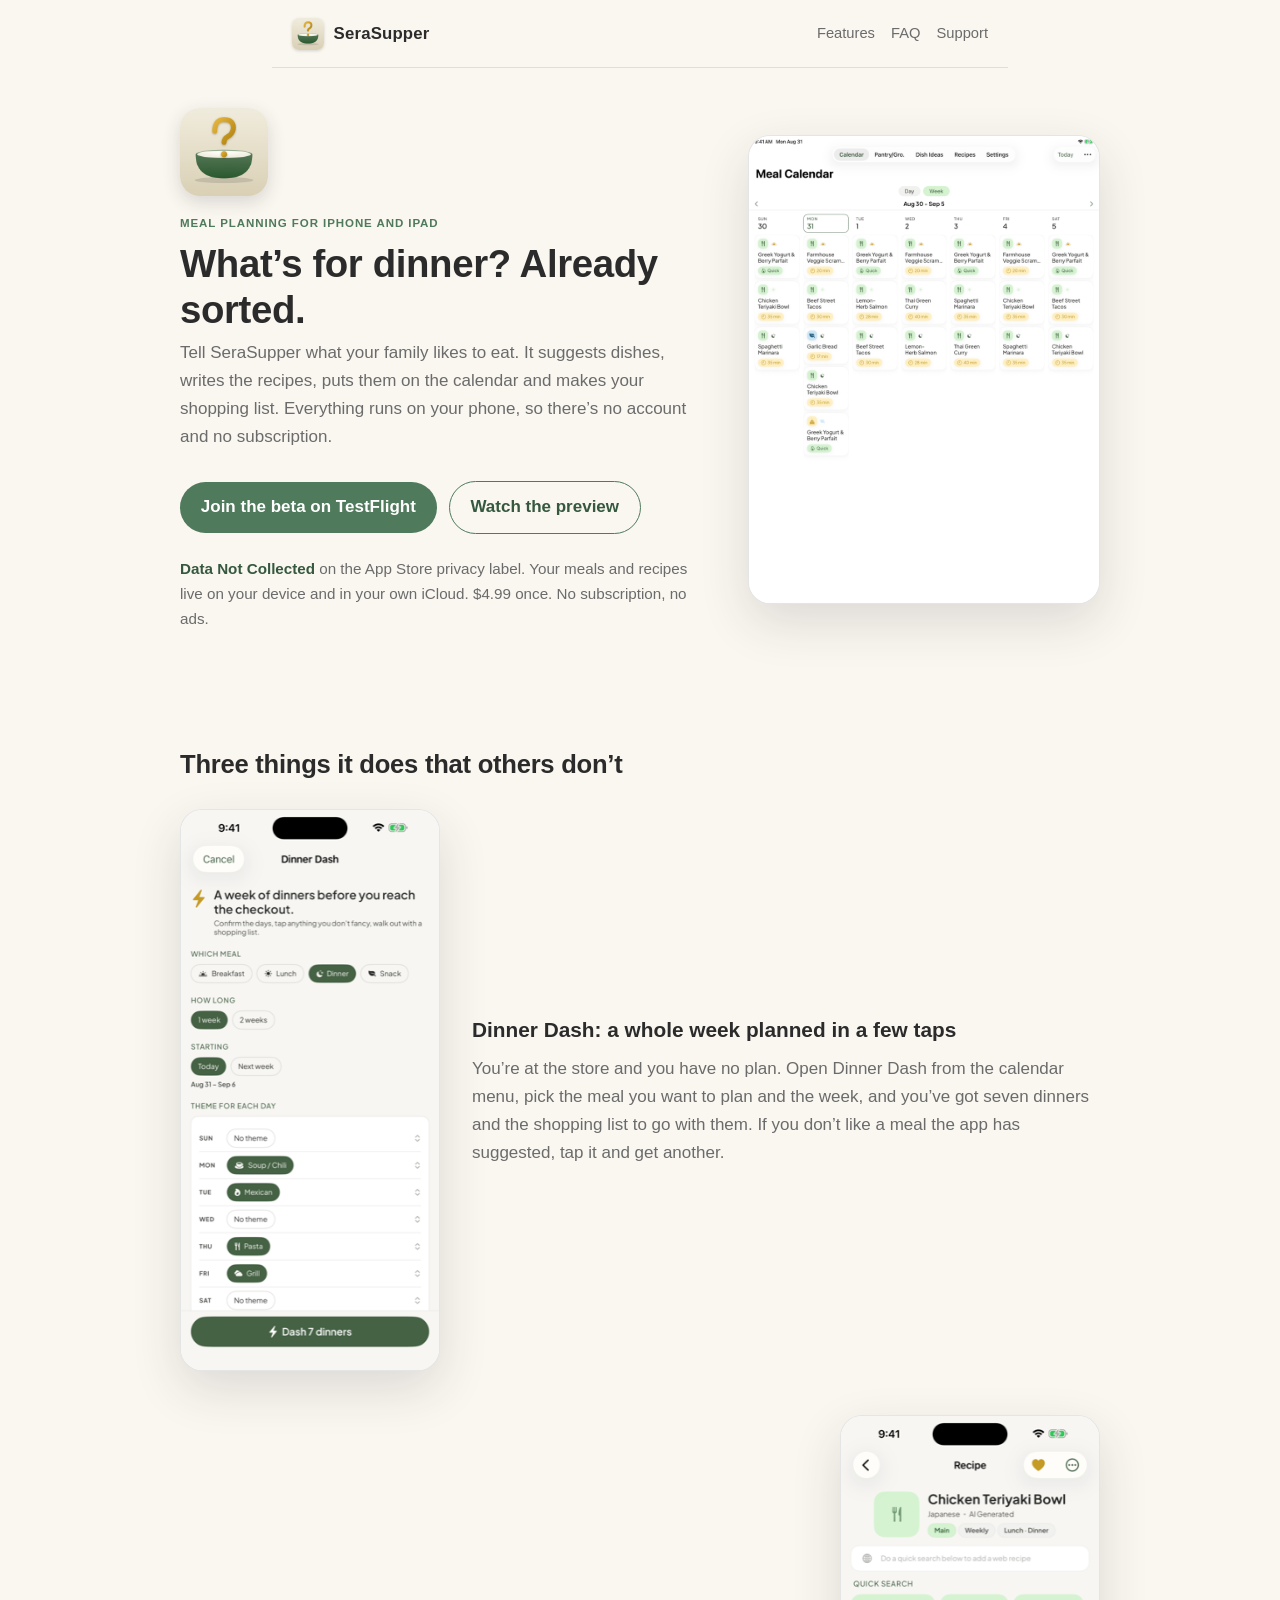
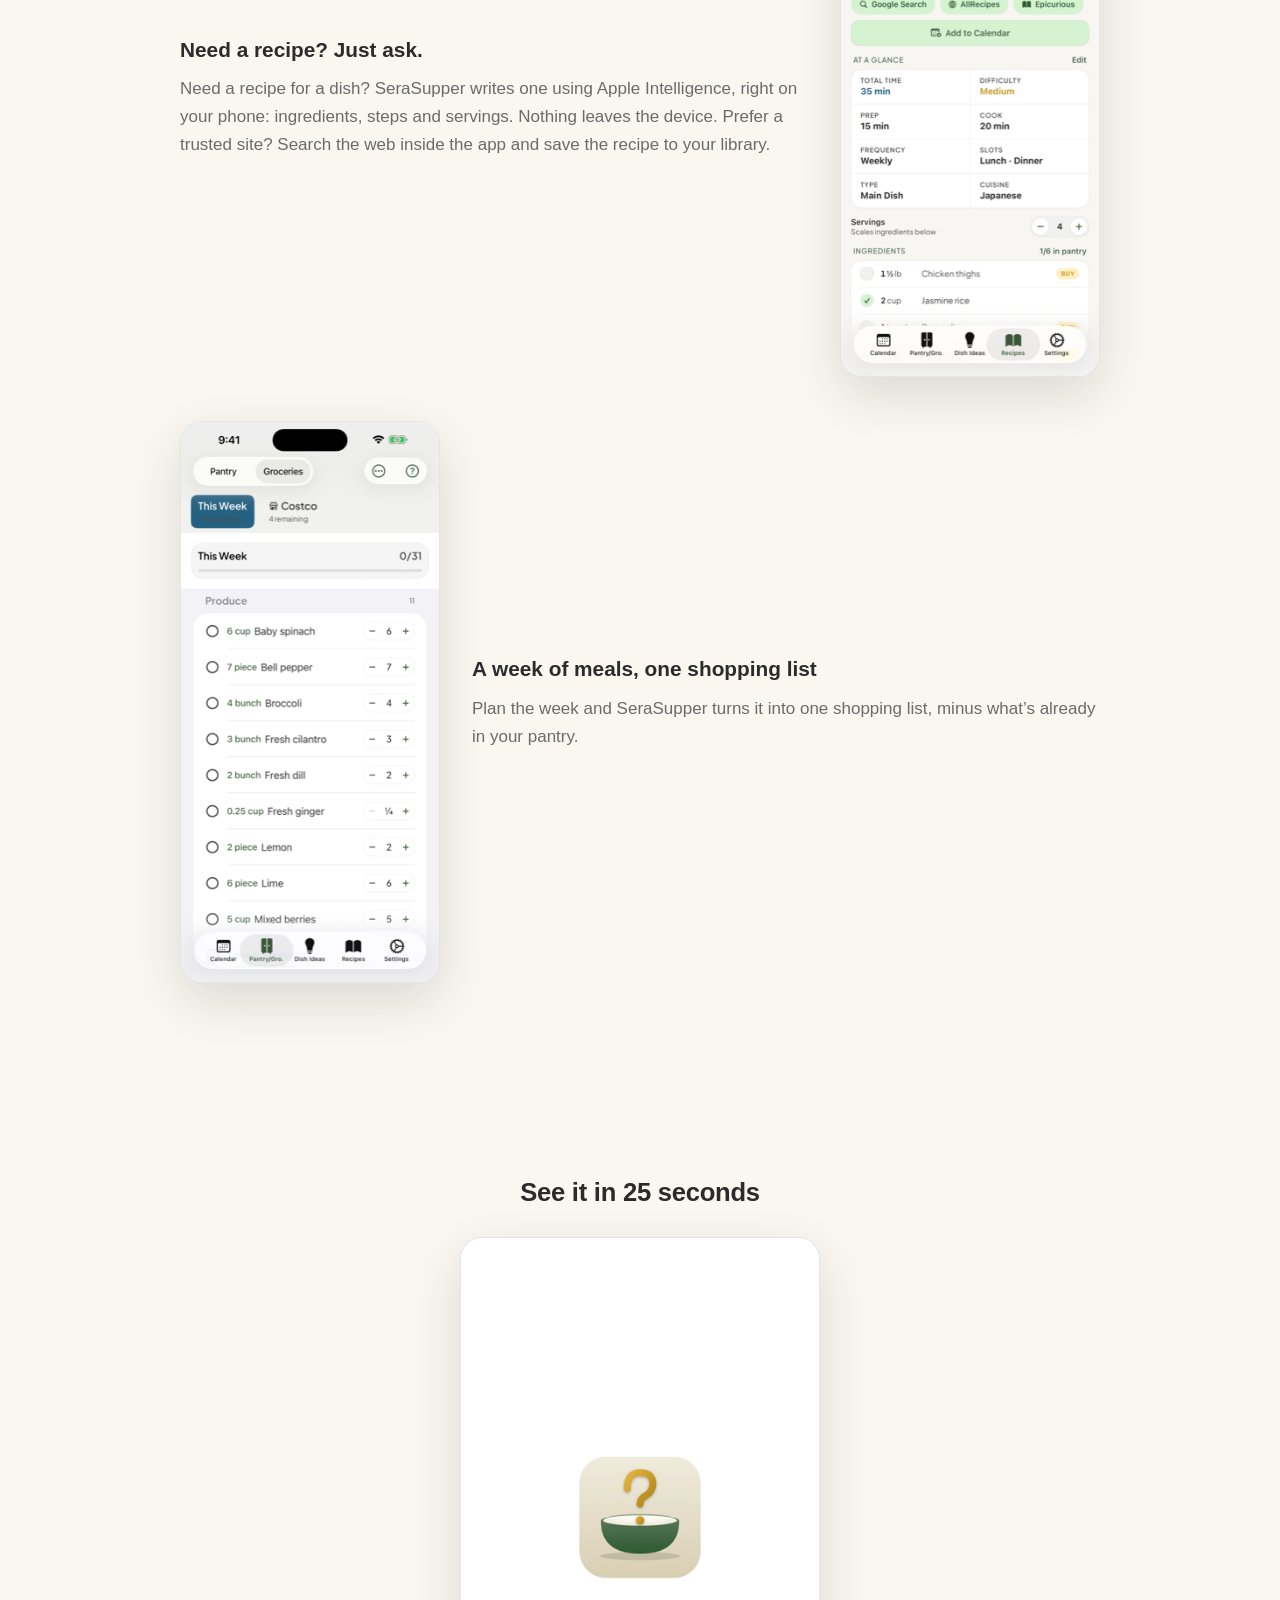
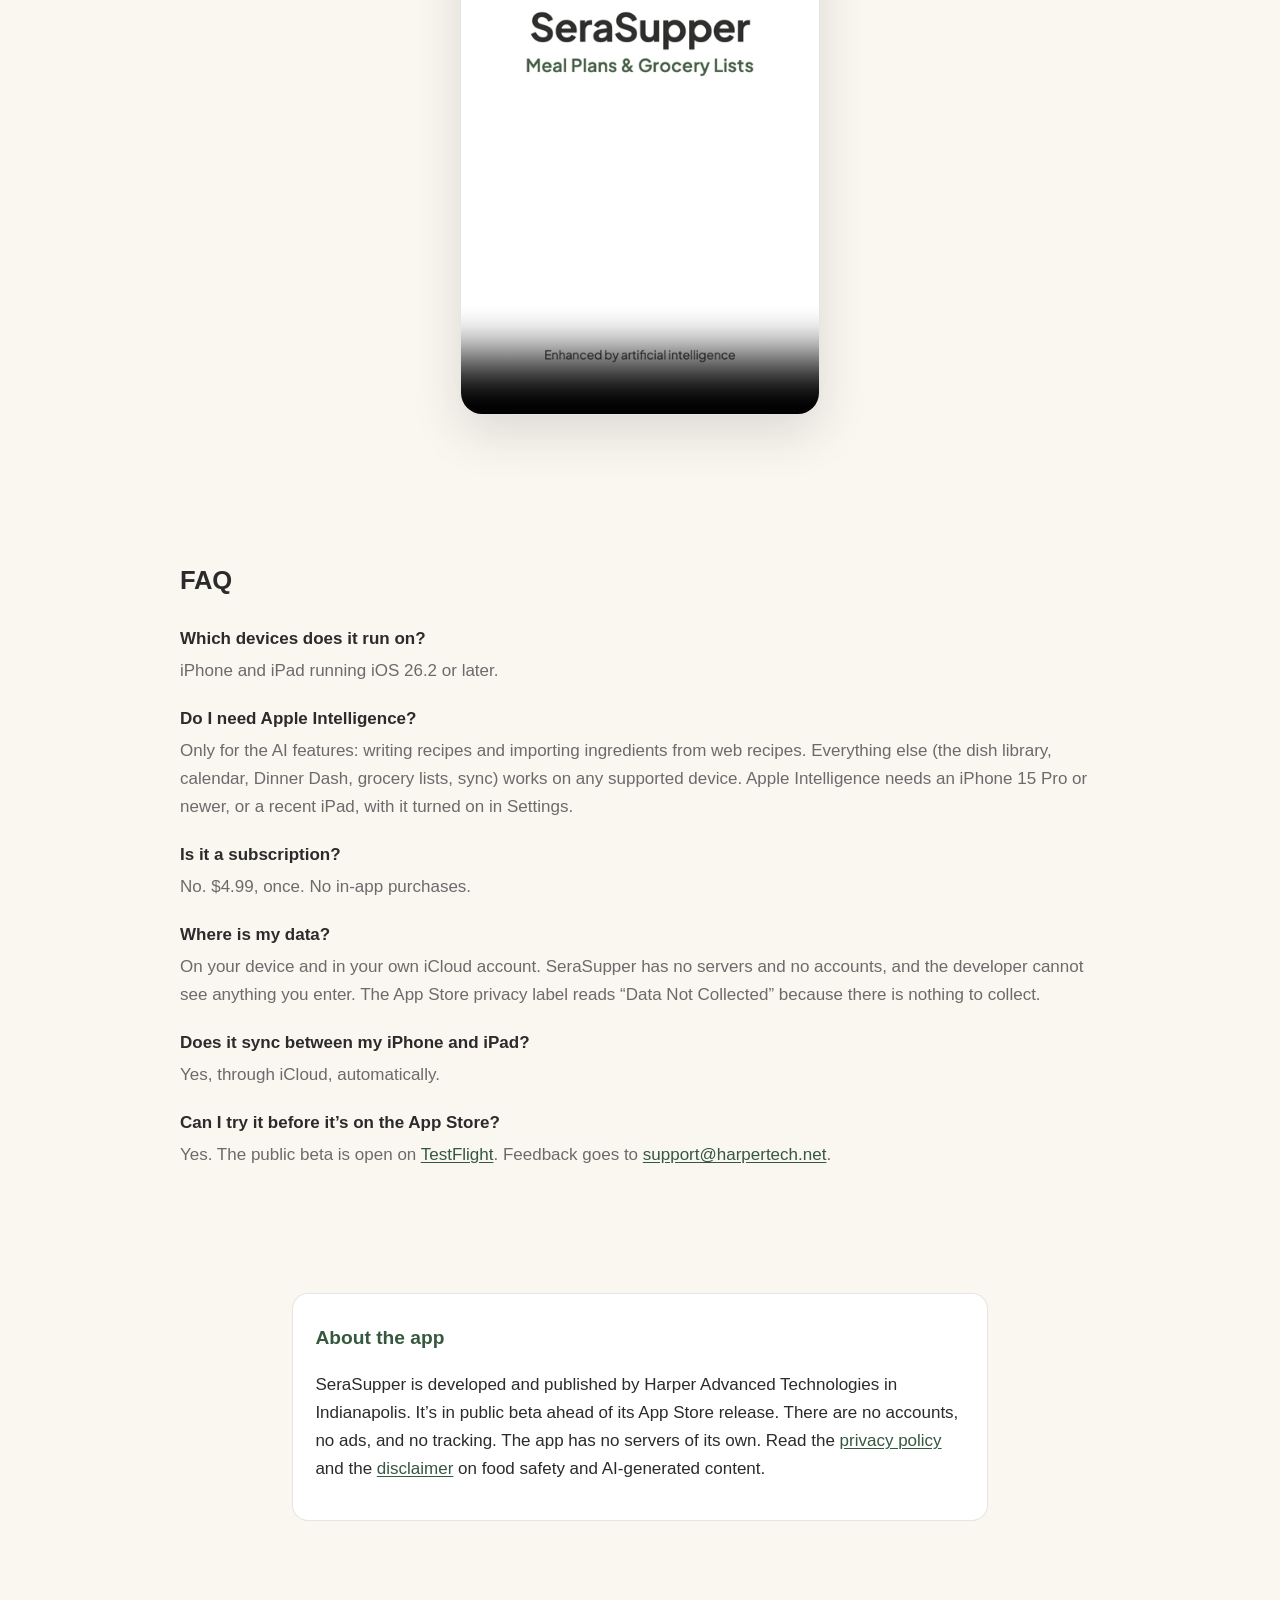
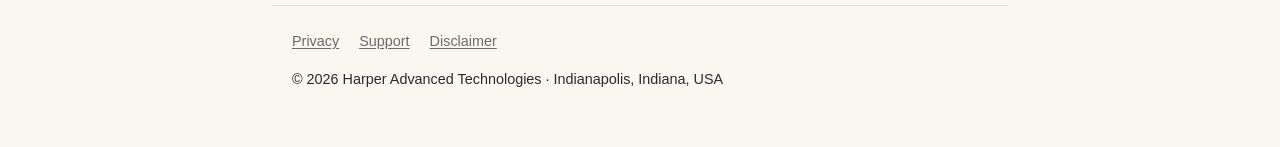
==== commit 70be81b5: "Cache-bust asset and stylesheet URLs with a version query string Cloudflare Pages serves assets with" ====
--- a/index.html
+++ b/index.html
@@ -6,22 +6,22 @@
   <title>SeraSupper: AI meal plans and grocery lists for iPhone and iPad</title>
   <meta name="description" content="You can plan a week of dinners with the shopping list to match in a few taps. Generate and save recipes. No account, no subscription needed. No data collected.">
   <link rel="icon" href="/favicon.svg" type="image/svg+xml">
-  <link rel="apple-touch-icon" href="/assets/apple-touch-icon.png">
-  <link rel="stylesheet" href="/style.css">
+  <link rel="apple-touch-icon" href="/assets/apple-touch-icon.png?v=20260918">
+  <link rel="stylesheet" href="/style.css?v=20260918">
 
   <!-- Link previews (iMessage, Slack, social) -->
   <meta property="og:type" content="website">
   <meta property="og:site_name" content="SeraSupper">
   <meta property="og:title" content="SeraSupper: AI meal plans and grocery lists">
   <meta property="og:description" content="You can plan a week of dinners with the shopping list to match in a few taps. Generate and save recipes. No account, no subscription needed. No data collected.">
-  <meta property="og:image" content="https://serasupper.com/assets/share.png">
+  <meta property="og:image" content="https://serasupper.com/assets/share.png?v=20260918">
   <meta property="og:image:width" content="1200">
   <meta property="og:image:height" content="630">
   <meta property="og:url" content="https://serasupper.com/">
   <meta name="twitter:card" content="summary_large_image">
   <meta name="twitter:title" content="SeraSupper: AI meal plans and grocery lists">
   <meta name="twitter:description" content="You can plan a week of dinners with the shopping list to match in a few taps. Generate and save recipes. No account, no subscription needed. No data collected.">
-  <meta name="twitter:image" content="https://serasupper.com/assets/share.png">
+  <meta name="twitter:image" content="https://serasupper.com/assets/share.png?v=20260918">
 
   <!-- RELEASE DAY: uncomment and fill in the numeric Apple ID from
        App Store Connect → App Information → General Information.
@@ -31,7 +31,7 @@
 </head>
 <body>
   <header class="site-header">
-    <img class="mark app-icon" src="/assets/icon-256.png" alt="" width="32" height="32">
+    <img class="mark app-icon" src="/assets/icon-256.png?v=20260918" alt="" width="32" height="32">
     <a href="/" class="brand">SeraSupper</a>
     <nav class="site-nav">
       <a href="#features">Features</a>
@@ -43,7 +43,7 @@
   <main>
     <section class="hero wrap">
       <div class="hero-copy">
-        <img class="hero-icon app-icon" src="/assets/icon-256.png" alt="SeraSupper app icon" width="88" height="88">
+        <img class="hero-icon app-icon" src="/assets/icon-256.png?v=20260918" alt="SeraSupper app icon" width="88" height="88">
         <p class="eyebrow">Meal planning for iPhone and iPad</p>
         <h1>What’s for dinner? Already sorted.</h1>
         <p class="subtitle">
@@ -59,7 +59,7 @@
                https://developer.apple.com/app-store/marketing/guidelines/
                and link it to https://apps.apple.com/app/idAPPLE_ID
           <a class="badge" href="https://apps.apple.com/app/idAPPLE_ID">
-            <img src="/assets/app-store-badge.svg" alt="Download on the App Store" width="160" height="53">
+            <img src="/assets/app-store-badge.svg?v=20260918" alt="Download on the App Store" width="160" height="53">
           </a>
           -->
           <a class="btn" href="https://testflight.apple.com/join/AGVapmKG">Join the beta on TestFlight</a>
@@ -74,7 +74,7 @@
       </div>
 
       <figure class="hero-shot">
-        <img src="/assets/hero-ipad.png" alt="SeraSupper on iPad: the week view of the calendar with a meal planned for every day" width="839" height="1120">
+        <img src="/assets/hero-ipad.png?v=20260918" alt="SeraSupper on iPad: the week view of the calendar with a meal planned for every day" width="839" height="1120">
       </figure>
     </section>
 
@@ -82,7 +82,7 @@
       <h2 class="section-title">Three things it does that others don’t</h2>
 
       <article class="feature">
-        <img src="/assets/feature-dash.png" alt="The Dinner Dash setup screen: pick the meal, the week, and a theme for each night" width="295" height="640" loading="lazy">
+        <img src="/assets/feature-dash.png?v=20260918" alt="The Dinner Dash setup screen: pick the meal, the week, and a theme for each night" width="295" height="640" loading="lazy">
         <div>
           <h3>Dinner Dash: a whole week planned in a few taps</h3>
           <p>
@@ -95,7 +95,7 @@
       </article>
 
       <article class="feature">
-        <img src="/assets/feature-recipe.png" alt="An AI-generated recipe for Chicken Teriyaki Bowl with ingredients, timing and nutrition" width="295" height="640" loading="lazy">
+        <img src="/assets/feature-recipe.png?v=20260918" alt="An AI-generated recipe for Chicken Teriyaki Bowl with ingredients, timing and nutrition" width="295" height="640" loading="lazy">
         <div>
           <h3>Need a recipe? Just ask.</h3>
           <p>
@@ -108,7 +108,7 @@
       </article>
 
       <article class="feature">
-        <img src="/assets/feature-grocery.png" alt="A grocery list generated from the week's meal plan, grouped by section" width="295" height="640" loading="lazy">
+        <img src="/assets/feature-grocery.png?v=20260918" alt="A grocery list generated from the week's meal plan, grouped by section" width="295" height="640" loading="lazy">
         <div>
           <h3>A week of meals, one shopping list</h3>
           <p>
@@ -121,9 +121,9 @@
 
     <section id="preview" class="wrap preview">
       <h2 class="section-title">See it in 25 seconds</h2>
-      <video controls playsinline preload="none" poster="/assets/preview-poster.png" width="443" height="960">
-        <source src="/assets/preview.mp4" type="video/mp4">
-        Your browser can’t play this video. <a href="/assets/preview.mp4">Download it instead.</a>
+      <video controls playsinline preload="none" poster="/assets/preview-poster.png?v=20260918" width="443" height="960">
+        <source src="/assets/preview.mp4?v=20260918" type="video/mp4">
+        Your browser can’t play this video. <a href="/assets/preview.mp4?v=20260918">Download it instead.</a>
       </video>
     </section>
 
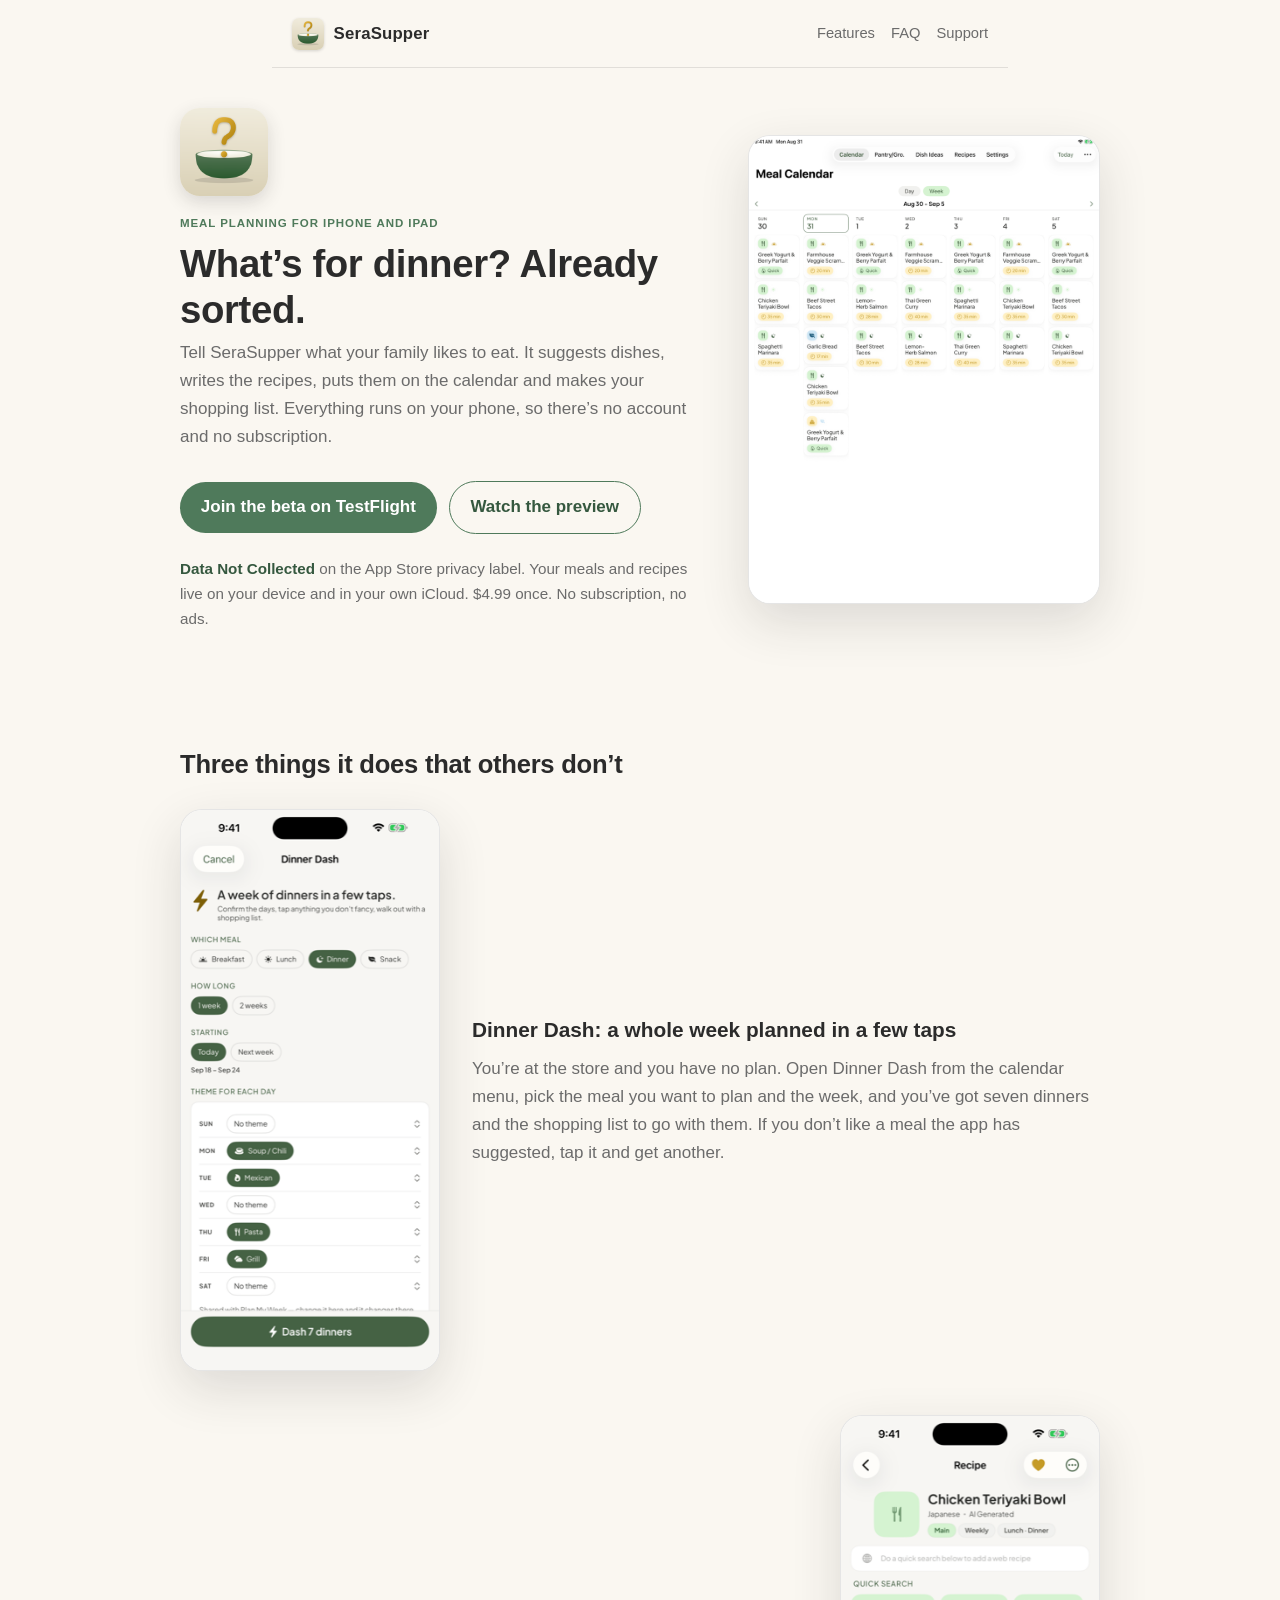
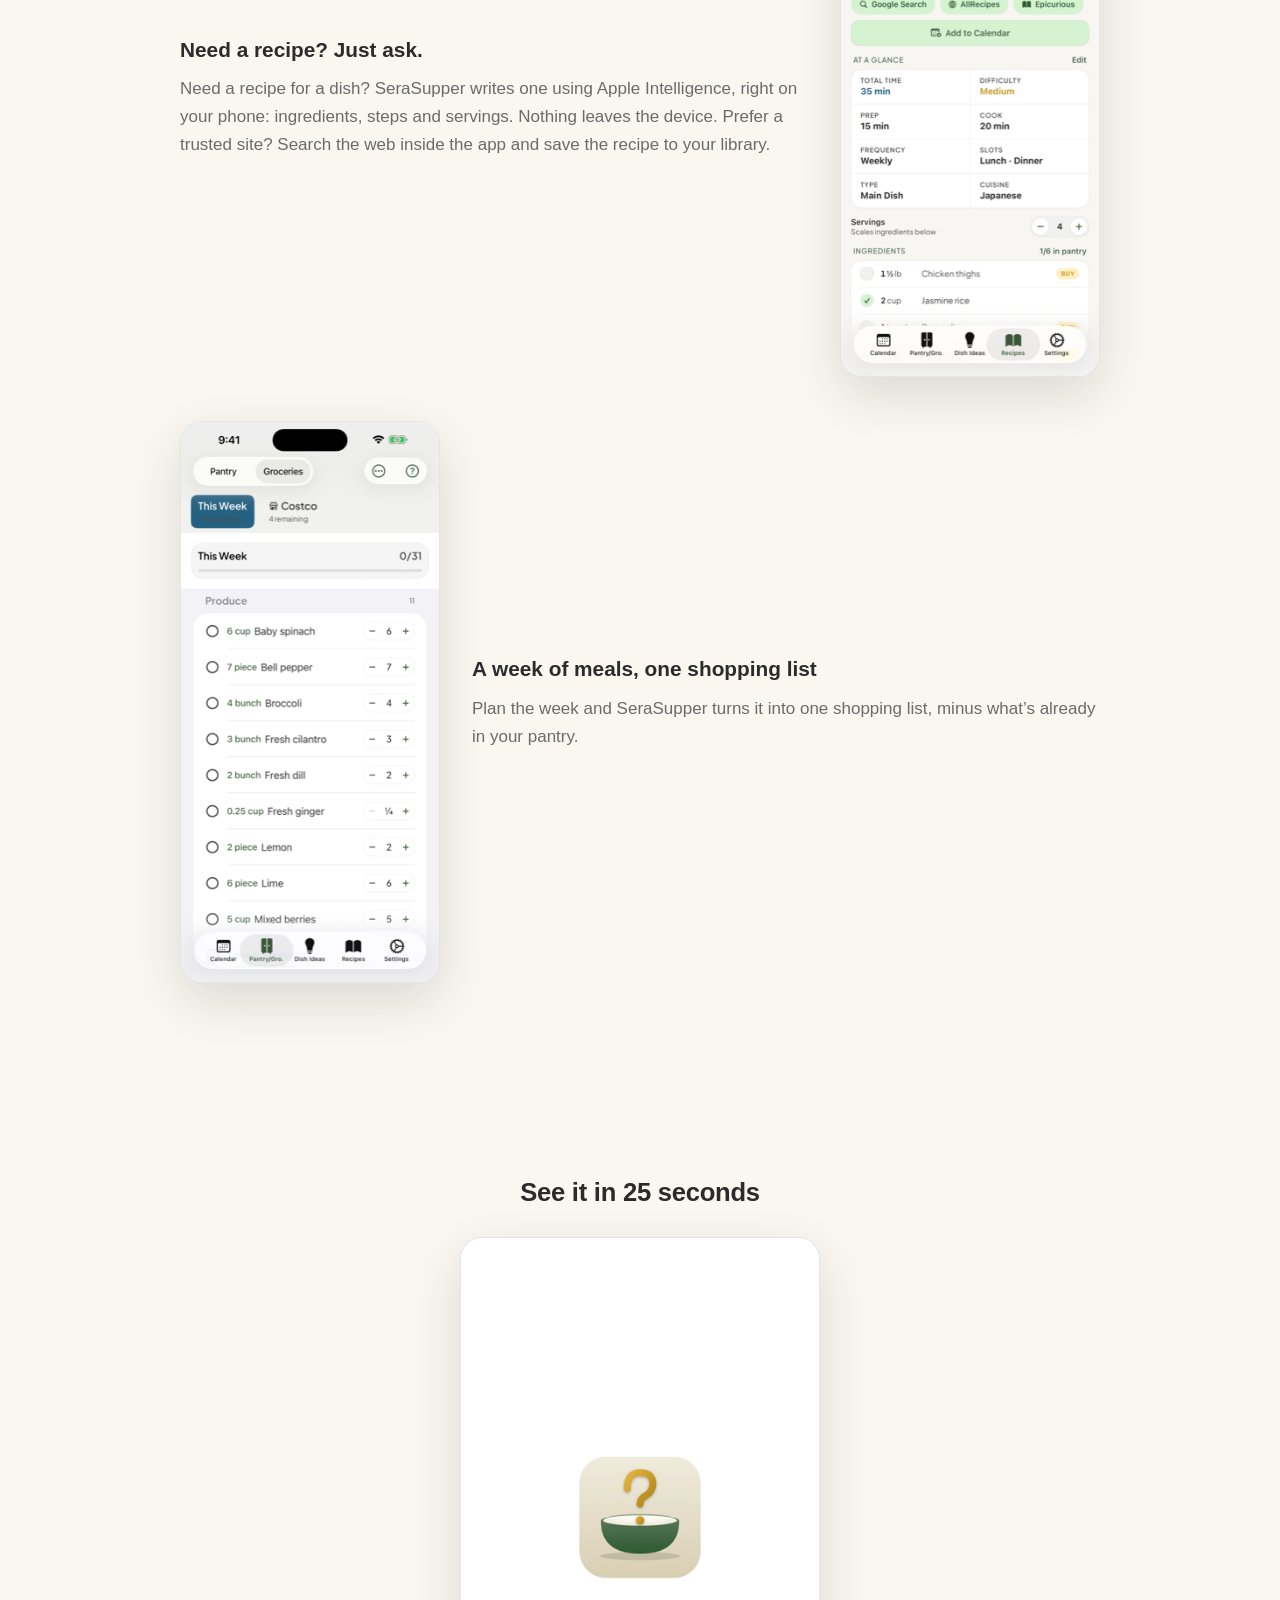
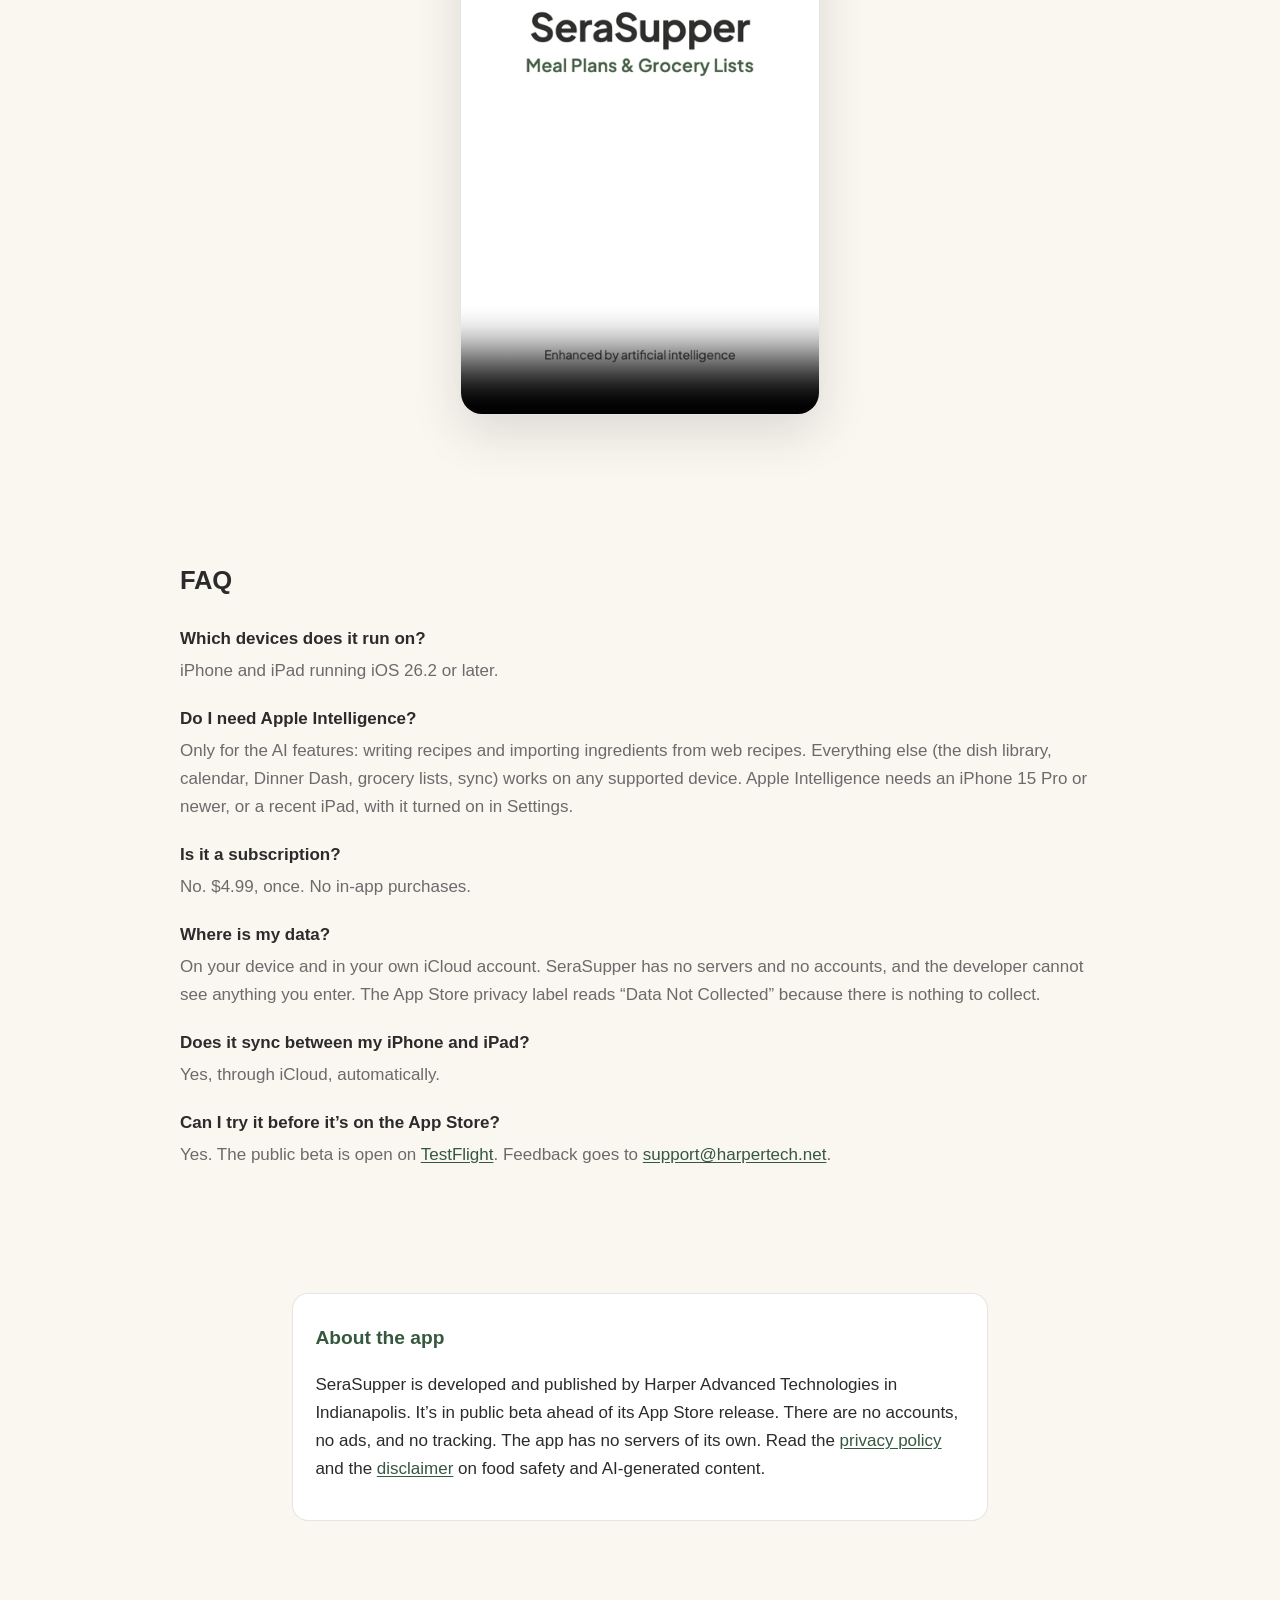
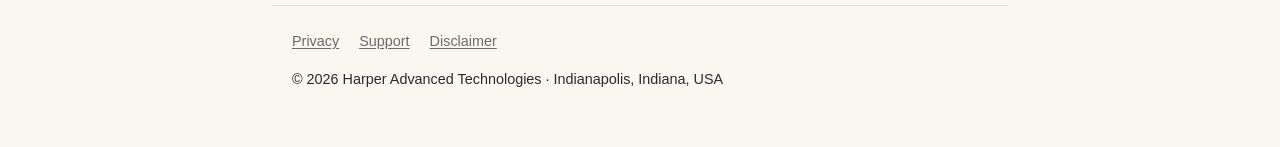
==== commit 46837c6c: "Re-capture the Dinner Dash asset with the new headline The setup screen no longer promises a time ("" ====
--- a/index.html
+++ b/index.html
@@ -82,7 +82,7 @@
       <h2 class="section-title">Three things it does that others don’t</h2>
 
       <article class="feature">
-        <img src="/assets/feature-dash.png?v=20260918" alt="The Dinner Dash setup screen: pick the meal, the week, and a theme for each night" width="295" height="640" loading="lazy">
+        <img src="/assets/feature-dash.png?v=20260918b" alt="The Dinner Dash setup screen: pick the meal, the week, and a theme for each night" width="295" height="640" loading="lazy">
         <div>
           <h3>Dinner Dash: a whole week planned in a few taps</h3>
           <p>
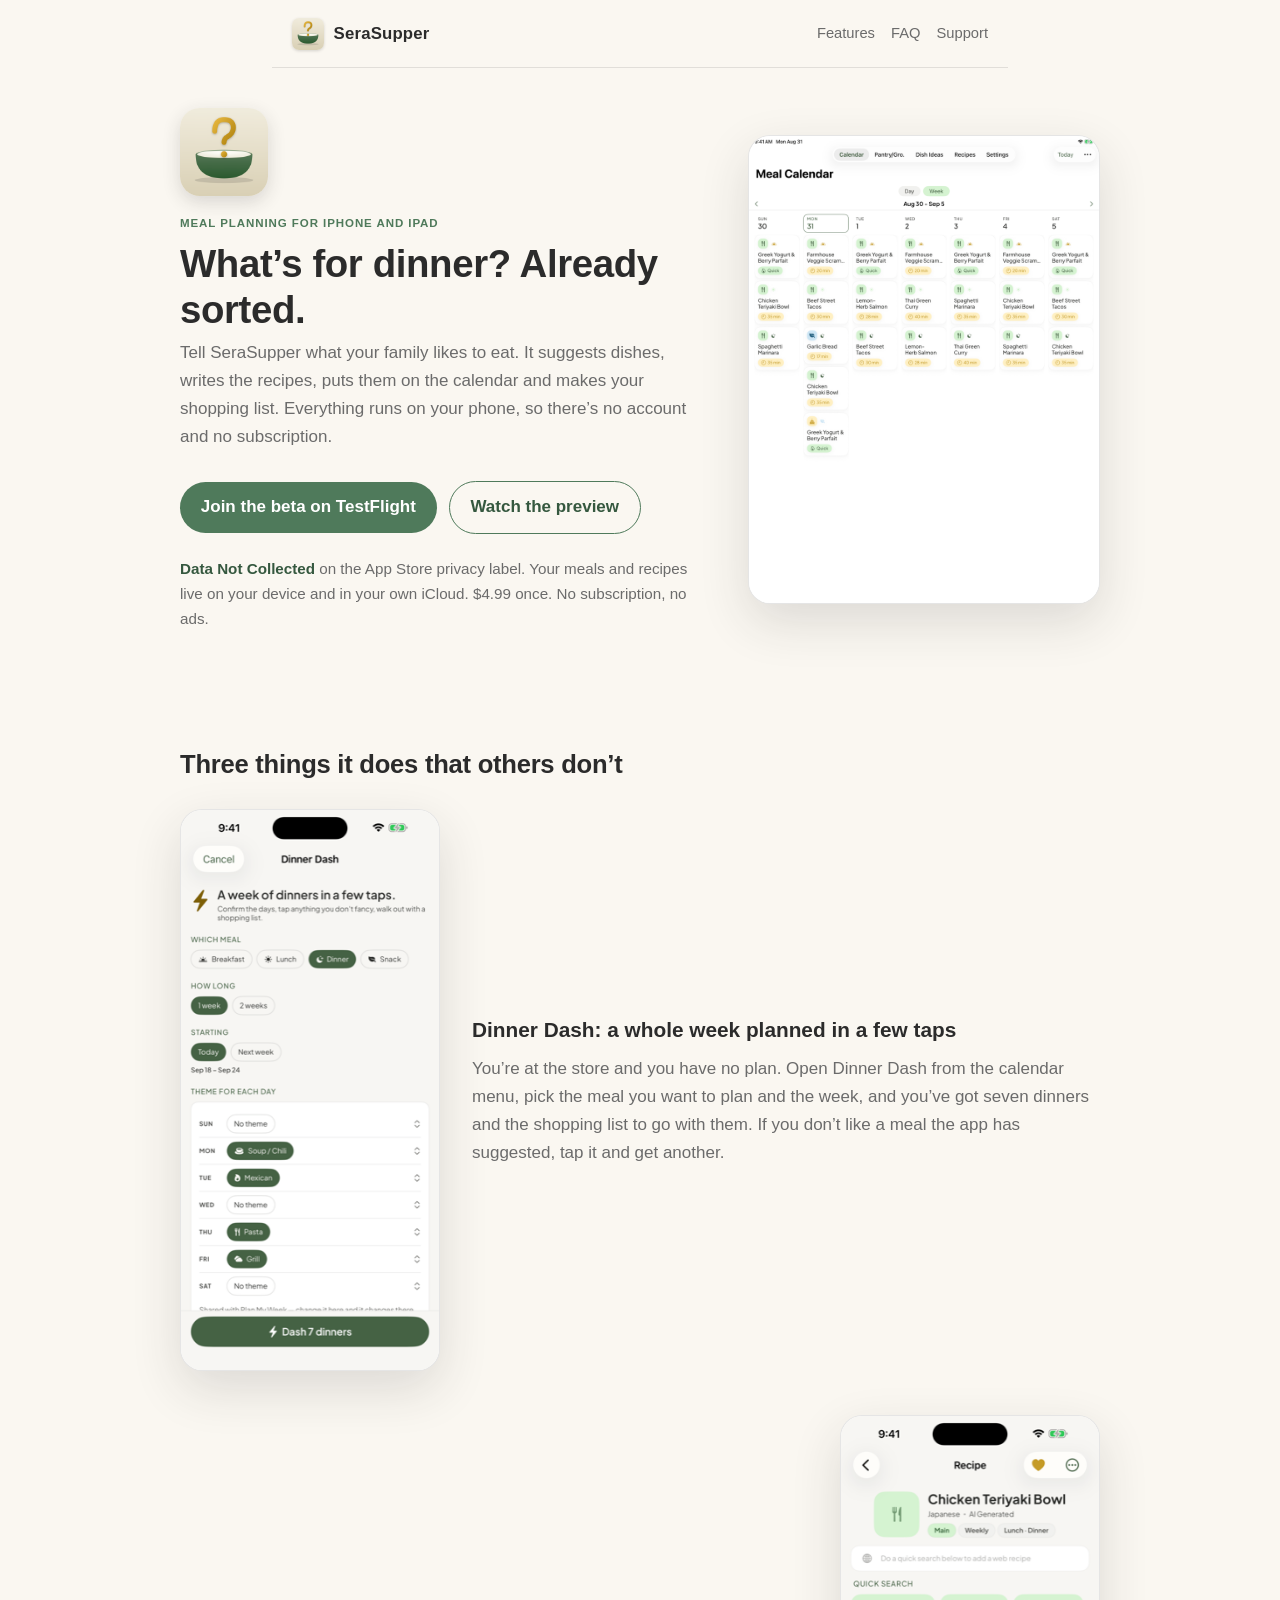
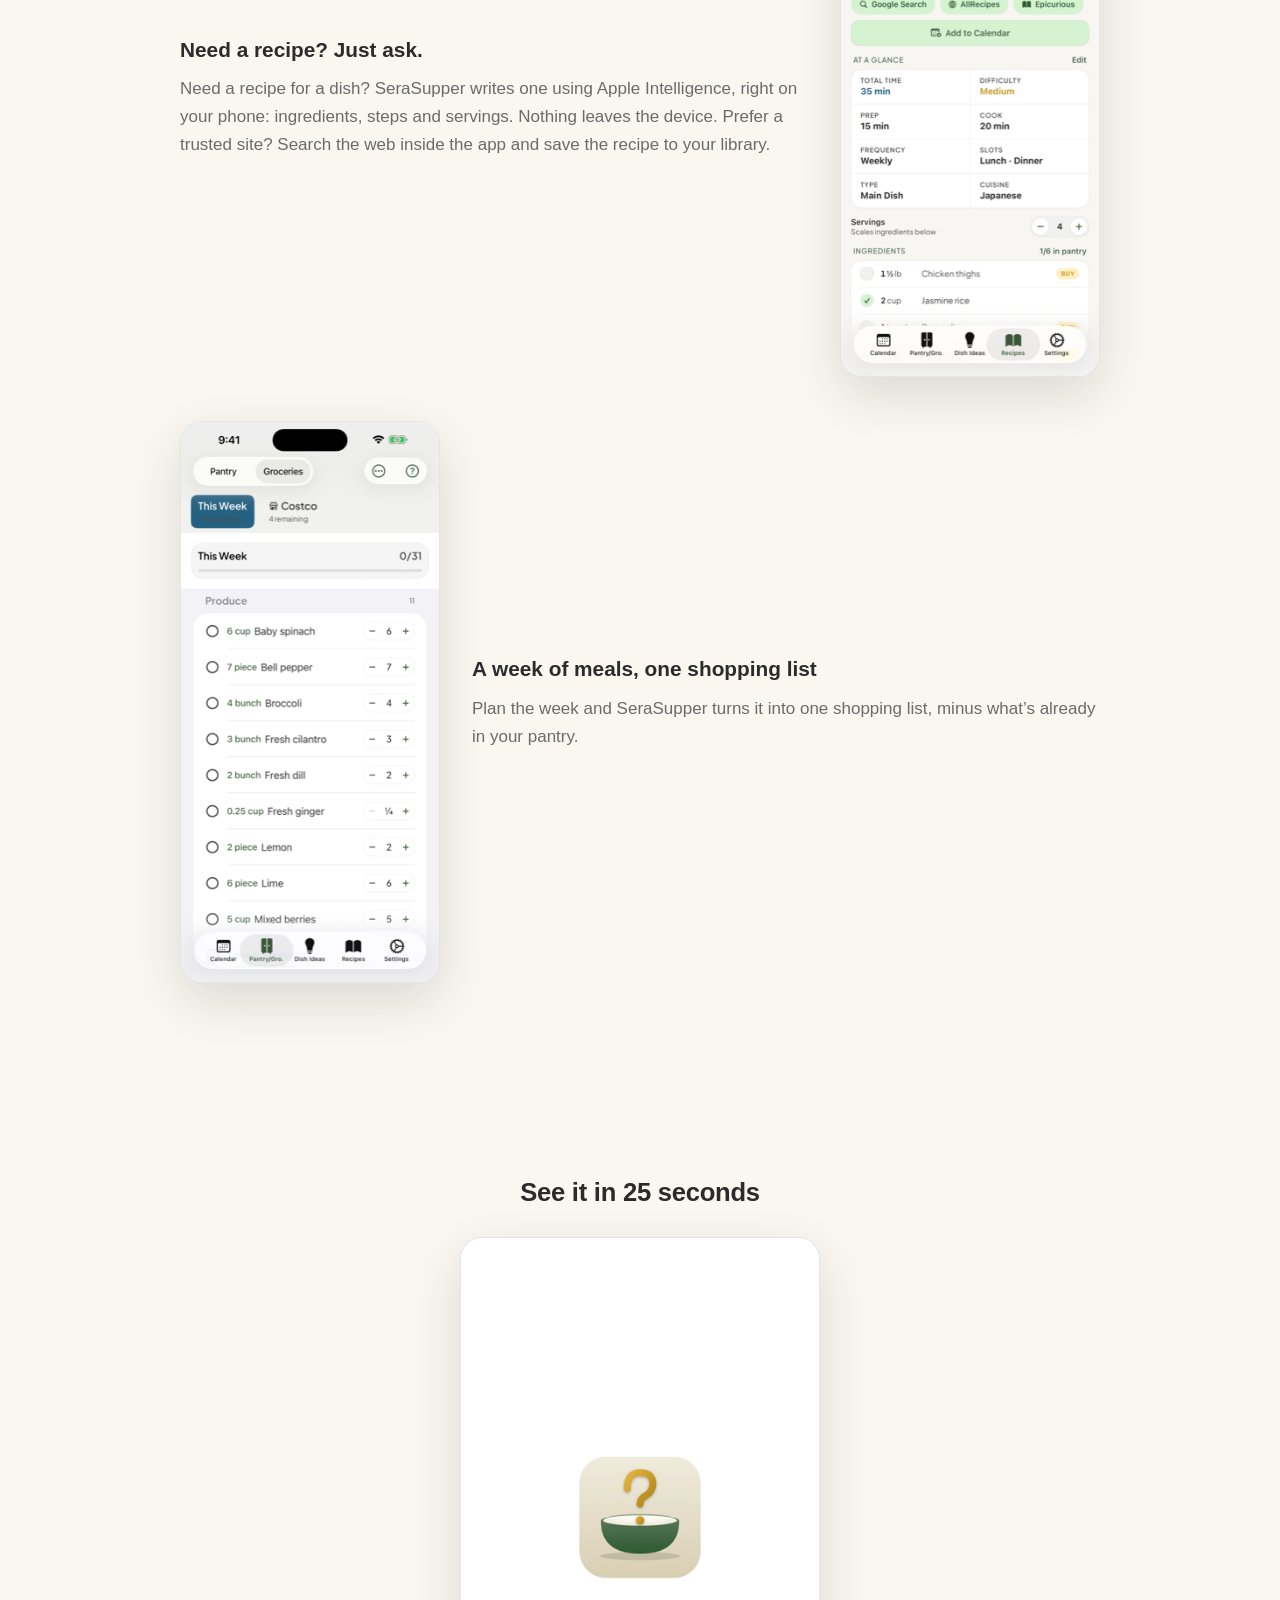
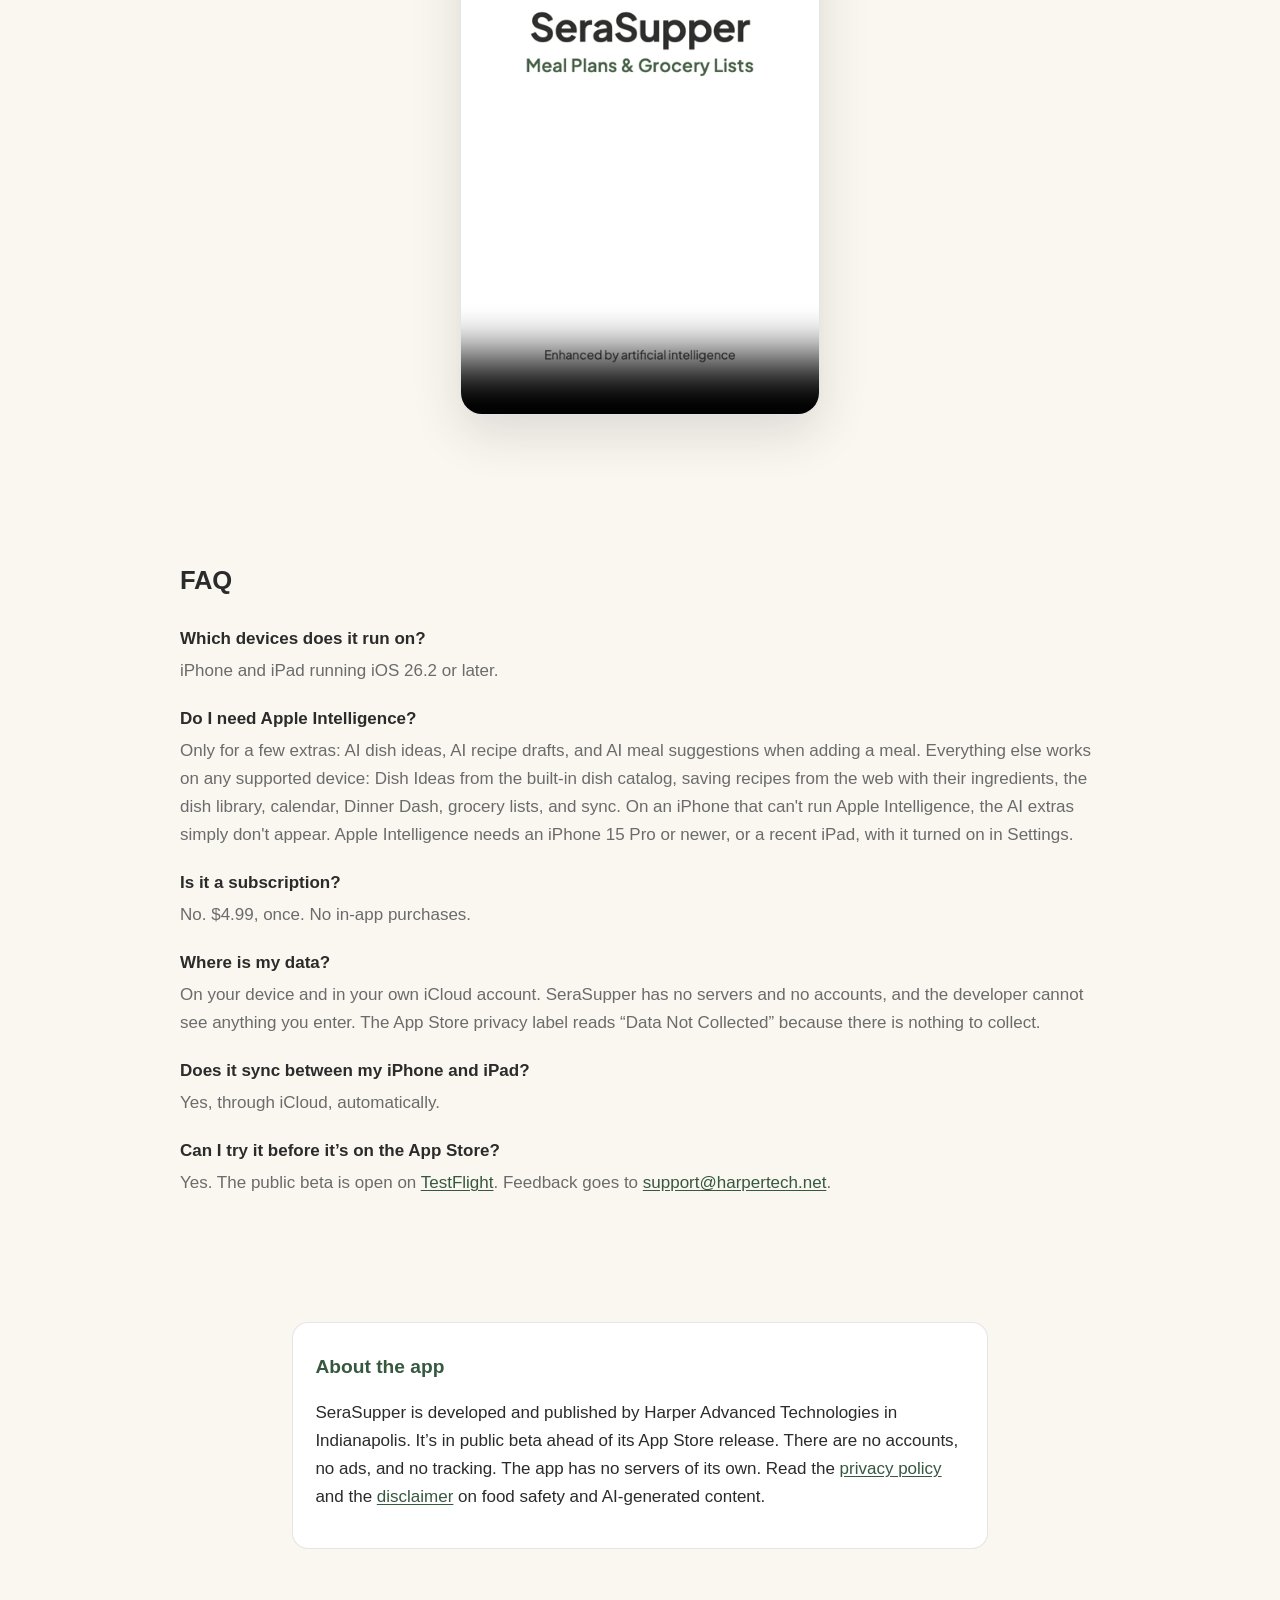
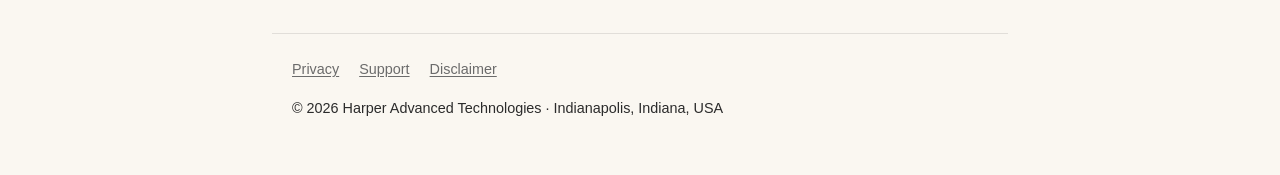
==== commit 98e95670: "Pre-approval fixes: share image without the timed claim, AI FAQ and support answer match 1.0, privac" ====
--- a/index.html
+++ b/index.html
@@ -14,14 +14,14 @@
   <meta property="og:site_name" content="SeraSupper">
   <meta property="og:title" content="SeraSupper: AI meal plans and grocery lists">
   <meta property="og:description" content="You can plan a week of dinners with the shopping list to match in a few taps. Generate and save recipes. No account, no subscription needed. No data collected.">
-  <meta property="og:image" content="https://serasupper.com/assets/share.png?v=20260918">
+  <meta property="og:image" content="https://serasupper.com/assets/share.png?v=20261001">
   <meta property="og:image:width" content="1200">
   <meta property="og:image:height" content="630">
   <meta property="og:url" content="https://serasupper.com/">
   <meta name="twitter:card" content="summary_large_image">
   <meta name="twitter:title" content="SeraSupper: AI meal plans and grocery lists">
   <meta name="twitter:description" content="You can plan a week of dinners with the shopping list to match in a few taps. Generate and save recipes. No account, no subscription needed. No data collected.">
-  <meta name="twitter:image" content="https://serasupper.com/assets/share.png?v=20260918">
+  <meta name="twitter:image" content="https://serasupper.com/assets/share.png?v=20261001">
 
   <!-- RELEASE DAY: uncomment and fill in the numeric Apple ID from
        App Store Connect → App Information → General Information.
@@ -136,11 +136,13 @@
 
         <dt>Do I need Apple Intelligence?</dt>
         <dd>
-          Only for the AI features: writing recipes and importing ingredients
-          from web recipes. Everything else (the dish library, calendar, Dinner
-          Dash, grocery lists, sync) works on any supported device. Apple
-          Intelligence needs an iPhone 15 Pro or newer, or a recent iPad, with it
-          turned on in Settings.
+          Only for a few extras: AI dish ideas, AI recipe drafts, and AI meal
+          suggestions when adding a meal. Everything else works on any supported
+          device: Dish Ideas from the built-in dish catalog, saving recipes from
+          the web with their ingredients, the dish library, calendar, Dinner Dash,
+          grocery lists, and sync. On an iPhone that can't run Apple Intelligence,
+          the AI extras simply don't appear. Apple Intelligence needs an iPhone 15
+          Pro or newer, or a recent iPad, with it turned on in Settings.
         </dd>
 
         <dt>Is it a subscription?</dt>
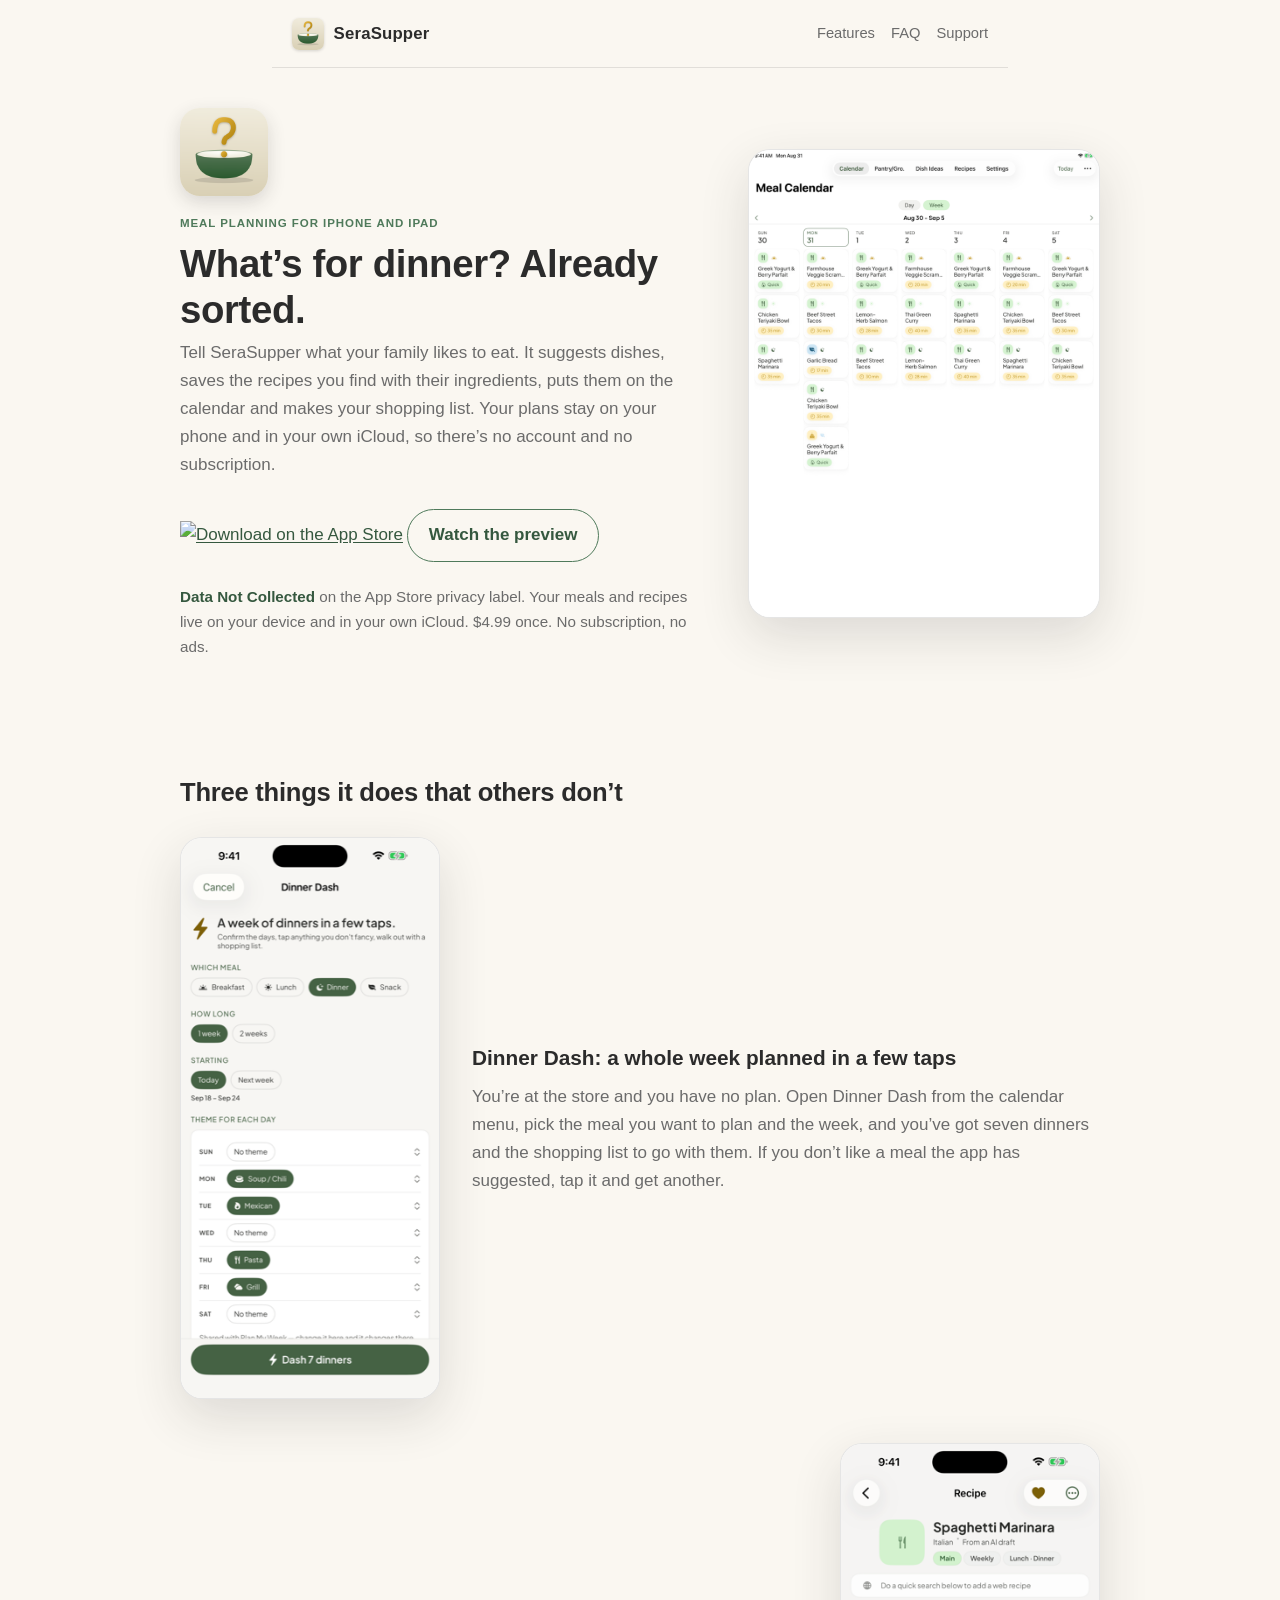
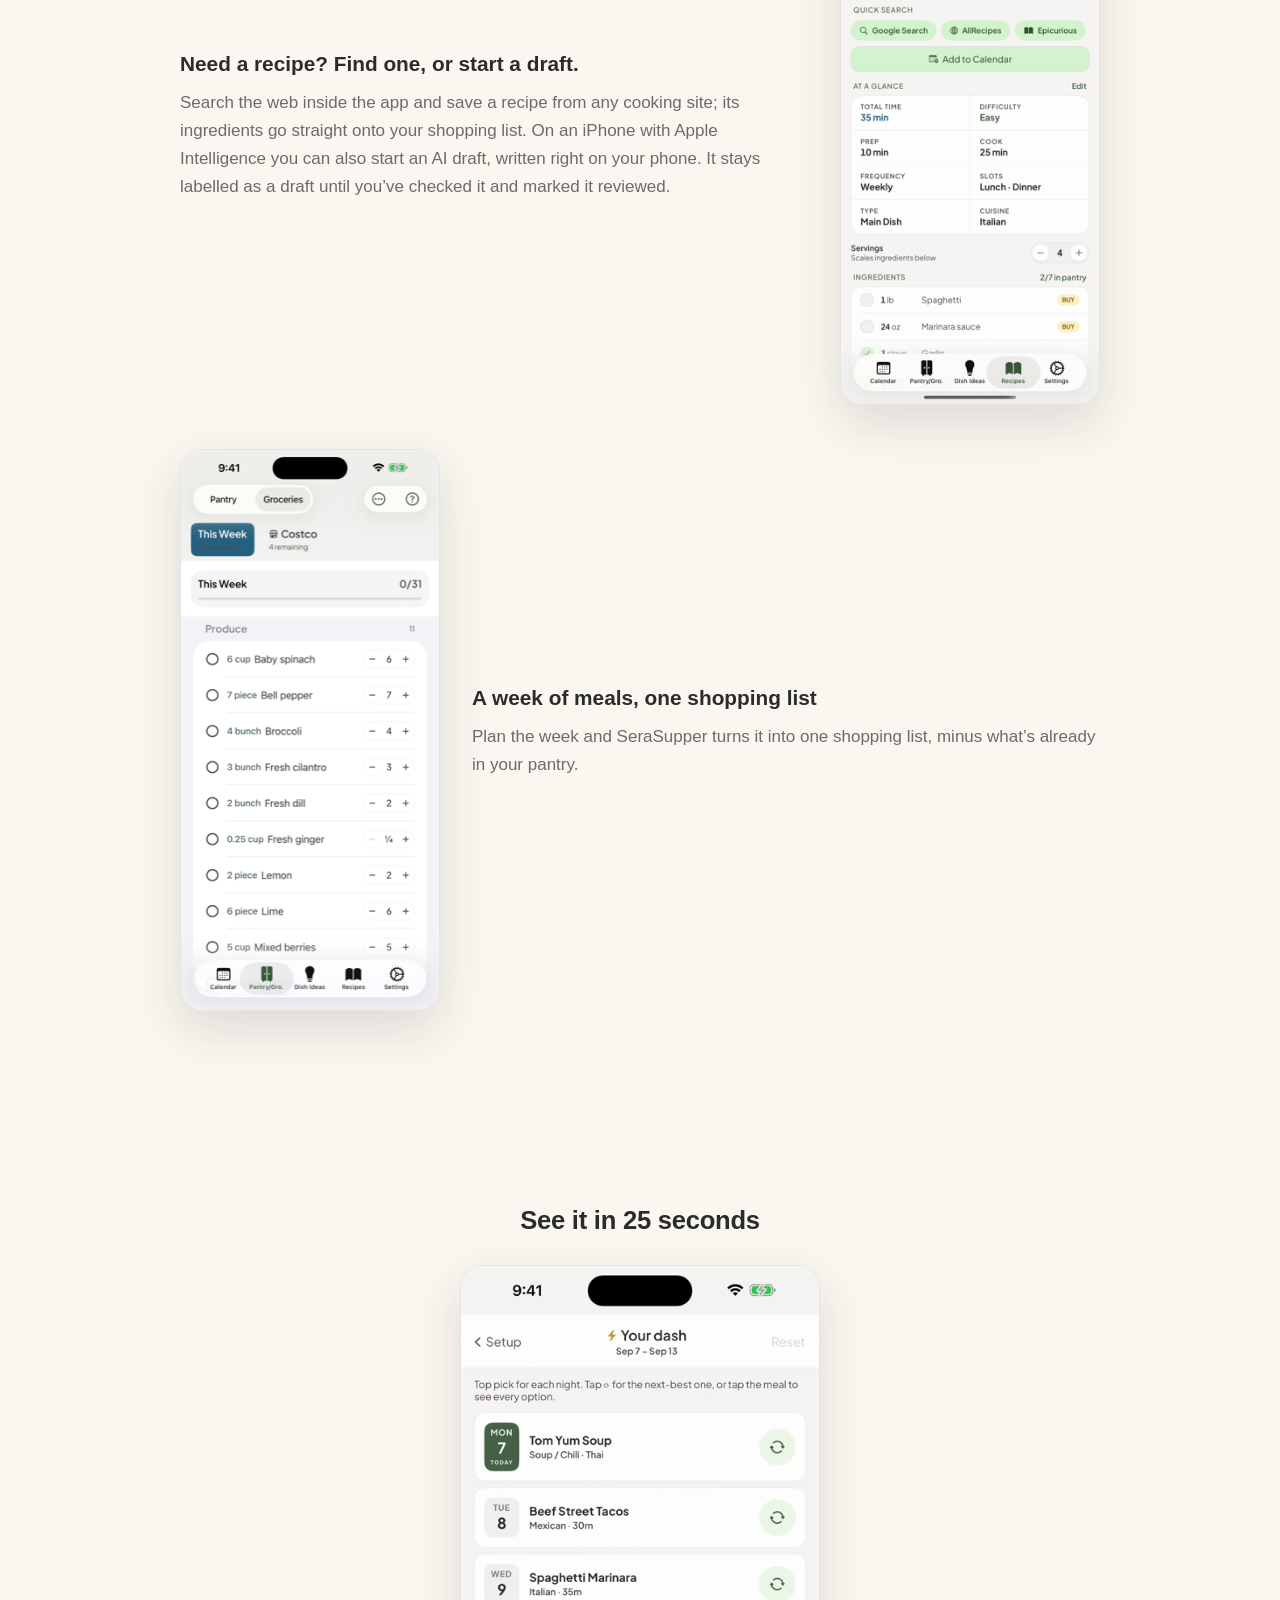
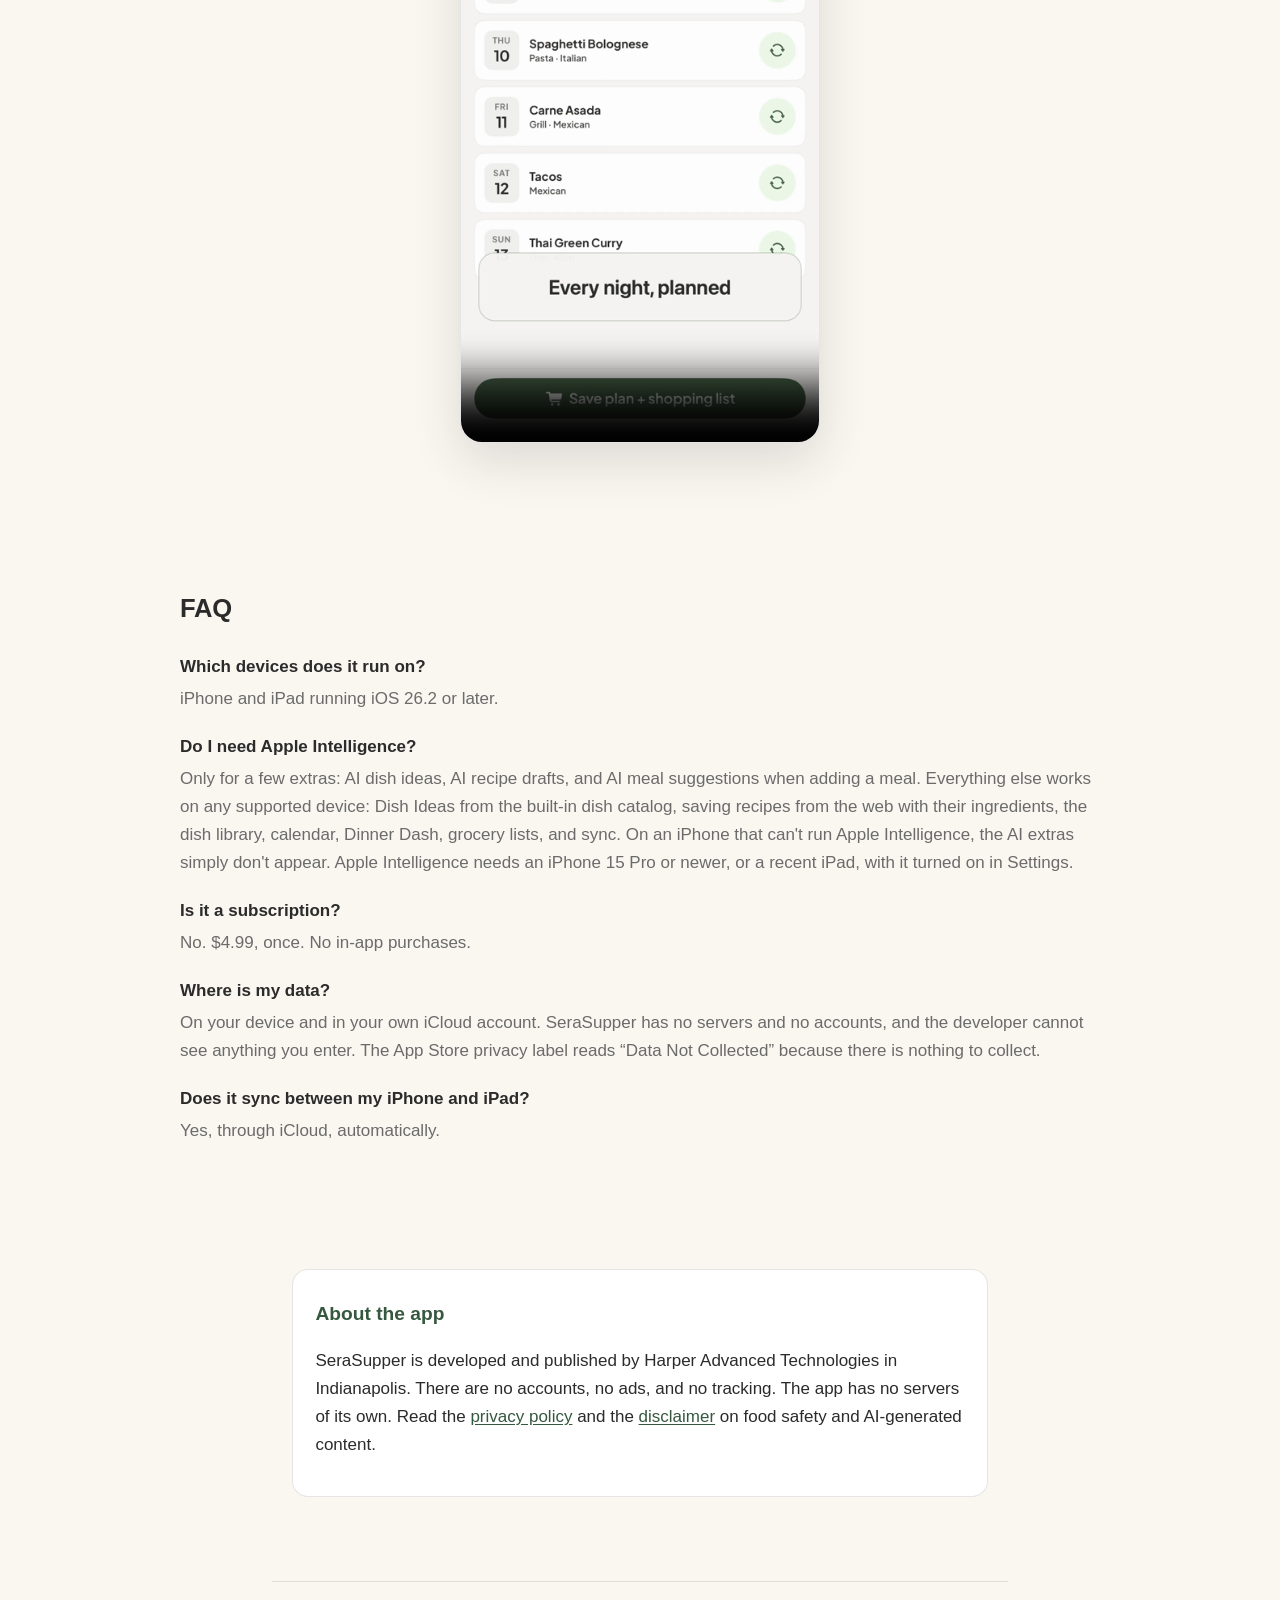
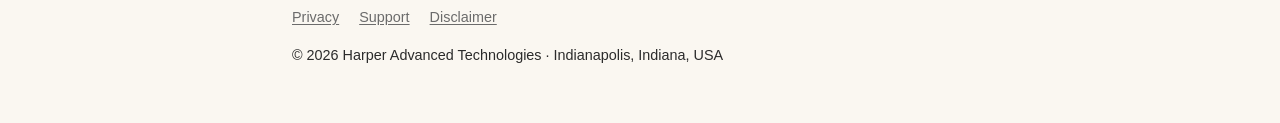
==== commit 659ad085: "Release day: App Store badge, Option C copy, new recipe image and preview, beta lines removed Co-Aut" ====
--- a/index.html
+++ b/index.html
@@ -3,8 +3,8 @@
 <head>
   <meta charset="utf-8">
   <meta name="viewport" content="width=device-width, initial-scale=1">
-  <title>SeraSupper: AI meal plans and grocery lists for iPhone and iPad</title>
-  <meta name="description" content="You can plan a week of dinners with the shopping list to match in a few taps. Generate and save recipes. No account, no subscription needed. No data collected.">
+  <title>SeraSupper: meal plans, grocery lists and recipes for iPhone and iPad</title>
+  <meta name="description" content="You can plan a week of dinners with the shopping list to match in a few taps. Find and save recipes. No account, no subscription needed. No data collected.">
   <link rel="icon" href="/favicon.svg" type="image/svg+xml">
   <link rel="apple-touch-icon" href="/assets/apple-touch-icon.png?v=20260918">
   <link rel="stylesheet" href="/style.css?v=20260918">
@@ -12,15 +12,15 @@
   <!-- Link previews (iMessage, Slack, social) -->
   <meta property="og:type" content="website">
   <meta property="og:site_name" content="SeraSupper">
-  <meta property="og:title" content="SeraSupper: AI meal plans and grocery lists">
-  <meta property="og:description" content="You can plan a week of dinners with the shopping list to match in a few taps. Generate and save recipes. No account, no subscription needed. No data collected.">
+  <meta property="og:title" content="SeraSupper: meal plans, grocery lists and recipes">
+  <meta property="og:description" content="You can plan a week of dinners with the shopping list to match in a few taps. Find and save recipes. No account, no subscription needed. No data collected.">
   <meta property="og:image" content="https://serasupper.com/assets/share.png?v=20261001">
   <meta property="og:image:width" content="1200">
   <meta property="og:image:height" content="630">
   <meta property="og:url" content="https://serasupper.com/">
   <meta name="twitter:card" content="summary_large_image">
-  <meta name="twitter:title" content="SeraSupper: AI meal plans and grocery lists">
-  <meta name="twitter:description" content="You can plan a week of dinners with the shopping list to match in a few taps. Generate and save recipes. No account, no subscription needed. No data collected.">
+  <meta name="twitter:title" content="SeraSupper: meal plans, grocery lists and recipes">
+  <meta name="twitter:description" content="You can plan a week of dinners with the shopping list to match in a few taps. Find and save recipes. No account, no subscription needed. No data collected.">
   <meta name="twitter:image" content="https://serasupper.com/assets/share.png?v=20261001">
 
   <!-- RELEASE DAY: uncomment and fill in the numeric Apple ID from
@@ -48,21 +48,15 @@
         <h1>What’s for dinner? Already sorted.</h1>
         <p class="subtitle">
           Tell SeraSupper what your family likes to eat. It suggests dishes,
-          writes the recipes, puts them on the calendar and makes your shopping
-          list. Everything runs on your phone, so there’s no account and no
-          subscription.
+          saves the recipes you find with their ingredients, puts them on the
+          calendar and makes your shopping list. Your plans stay on your phone
+          and in your own iCloud, so there’s no account and no subscription.
         </p>
 
         <p class="cta-row">
-          <!-- RELEASE DAY: replace the beta button with Apple's badge.
-               Download the official artwork from
-               https://developer.apple.com/app-store/marketing/guidelines/
-               and link it to https://apps.apple.com/app/idAPPLE_ID
           <a class="badge" href="https://apps.apple.com/app/idAPPLE_ID">
-            <img src="/assets/app-store-badge.svg?v=20260918" alt="Download on the App Store" width="160" height="53">
+            <img src="/assets/app-store-badge.svg?v=20261010" alt="Download on the App Store" width="160" height="53">
           </a>
-          -->
-          <a class="btn" href="https://testflight.apple.com/join/AGVapmKG">Join the beta on TestFlight</a>
           <a class="btn secondary" href="#preview">Watch the preview</a>
         </p>
 
@@ -95,14 +89,15 @@
       </article>
 
       <article class="feature">
-        <img src="/assets/feature-recipe.png?v=20260918" alt="An AI-generated recipe for Chicken Teriyaki Bowl with ingredients, timing and nutrition" width="295" height="640" loading="lazy">
+        <img src="/assets/feature-recipe.png?v=20261010" alt="A Spaghetti Marinara recipe in SeraSupper, marked From an AI draft, with timing, servings and ingredients" width="295" height="640" loading="lazy">
         <div>
-          <h3>Need a recipe? Just ask.</h3>
+          <h3>Need a recipe? Find one, or start a draft.</h3>
           <p>
-            Need a recipe for a dish? SeraSupper writes one using Apple
-            Intelligence, right on your phone: ingredients, steps and servings.
-            Nothing leaves the device. Prefer a trusted site? Search the web inside
-            the app and save the recipe to your library.
+            Search the web inside the app and save a recipe from any cooking
+            site; its ingredients go straight onto your shopping list. On an
+            iPhone with Apple Intelligence you can also start an AI draft,
+            written right on your phone. It stays labelled as a draft until
+            you’ve checked it and marked it reviewed.
           </p>
         </div>
       </article>
@@ -121,9 +116,9 @@
 
     <section id="preview" class="wrap preview">
       <h2 class="section-title">See it in 25 seconds</h2>
-      <video controls playsinline preload="none" poster="/assets/preview-poster.png?v=20260918" width="443" height="960">
-        <source src="/assets/preview.mp4?v=20260918" type="video/mp4">
-        Your browser can’t play this video. <a href="/assets/preview.mp4?v=20260918">Download it instead.</a>
+      <video controls playsinline preload="none" poster="/assets/preview-poster.png?v=20261010" width="443" height="960">
+        <source src="/assets/preview.mp4?v=20261010" type="video/mp4">
+        Your browser can’t play this video. <a href="/assets/preview.mp4?v=20261010">Download it instead.</a>
       </video>
     </section>
 
@@ -159,12 +154,6 @@
         <dt>Does it sync between my iPhone and iPad?</dt>
         <dd>Yes, through iCloud, automatically.</dd>
 
-        <dt>Can I try it before it’s on the App Store?</dt>
-        <dd>
-          Yes. The public beta is open on
-          <a href="https://testflight.apple.com/join/AGVapmKG">TestFlight</a>.
-          Feedback goes to <a href="mailto:support@harpertech.net">support@harpertech.net</a>.
-        </dd>
       </dl>
     </section>
 
@@ -173,8 +162,7 @@
         <h2 style="margin-top:0">About the app</h2>
         <p>
           SeraSupper is developed and published by Harper Advanced Technologies in
-          Indianapolis. It’s in public beta ahead of its App Store release. There
-          are no accounts, no ads, and no tracking. The app has no servers of
+          Indianapolis. There are no accounts, no ads, and no tracking. The app has no servers of
           its own. Read the <a href="/privacy/">privacy policy</a> and the
           <a href="/disclaimer/">disclaimer</a> on food safety and AI-generated
           content.
